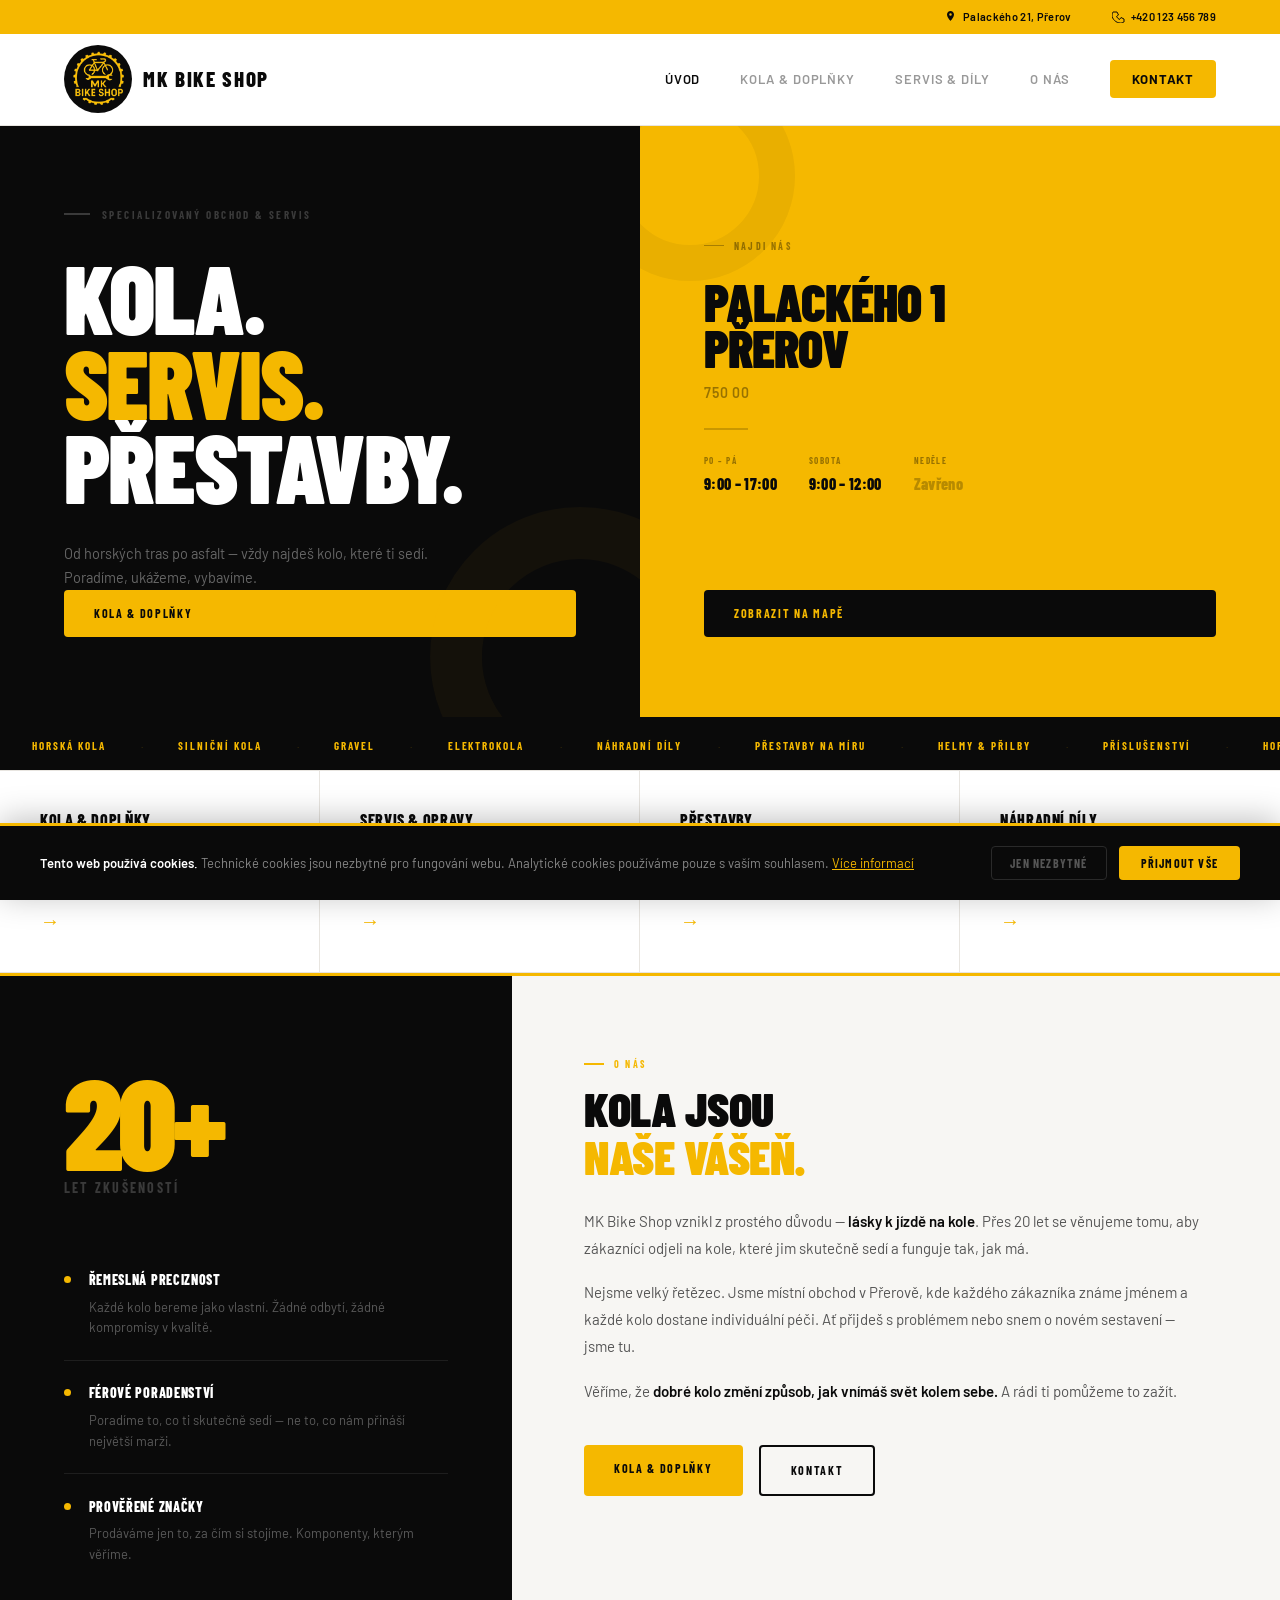
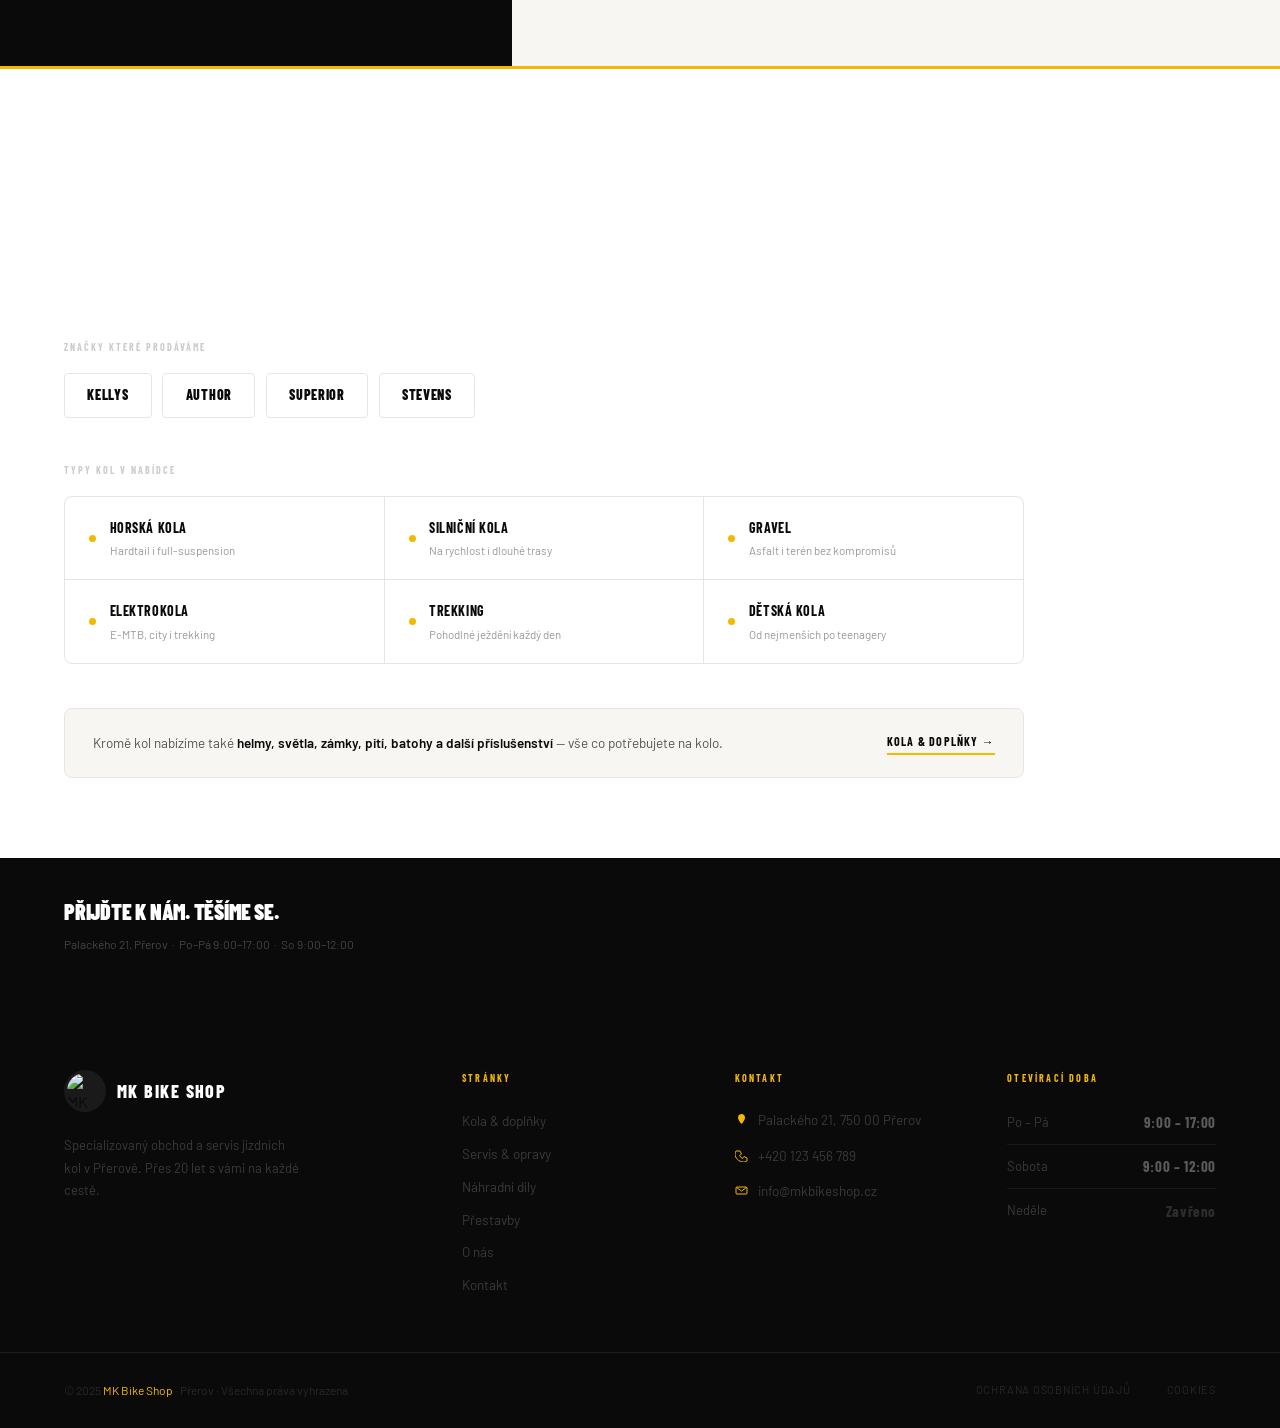
==== index.html @ 4f22d25b "logo" ====
<!doctype html>
<html lang="cs">
  <head>
    <meta charset="UTF-8" />
    <meta name="viewport" content="width=device-width, initial-scale=1.0" />
    <meta
      name="description"
      content="MK Bike Shop Přerov – specializovaný obchod a servis jízdních kol. Horská, silniční, gravel, elektrokola. Přestavby na míru."
    />
    <title>MK Bike Shop – Přerov</title>
    <link rel="preconnect" href="https://fonts.googleapis.com" />
    <link
      href="https://fonts.googleapis.com/css2?family=Barlow+Condensed:wght@400;600;700;800;900&family=Barlow:wght@400;500;600&display=swap"
      rel="stylesheet"
    />
    <link rel="icon" type="image/png" href="img/favicon_mk.png" />
    <link rel="stylesheet" href="style.css" />
  </head>
  <body>
    <!-- TOPBAR -->
    <div class="topbar">
      <div class="topbar__item">
        <svg viewBox="0 0 13 13" fill="none">
          <path
            d="M6.5 1C4.57 1 3 2.57 3 4.5c0 2.72 3.5 6.5 3.5 6.5S10 7.22 10 4.5C10 2.57 8.43 1 6.5 1zm0 4.75a1.25 1.25 0 110-2.5 1.25 1.25 0 010 2.5z"
            fill="#0a0a0a"
          />
        </svg>
        Palackého 21, Přerov
      </div>
      <div class="topbar__item">
        <svg viewBox="0 0 13 13" fill="none">
          <path
            d="M2 2h3l1.5 3-2 1.5a7.5 7.5 0 003 3L9 7.5l3 1.5v3s-2 1-3.5 1C4 13 0 9 0 5c0-1.5 1-3 1-3H2z"
            stroke="#0a0a0a"
            stroke-width="1"
            stroke-linejoin="round"
          />
        </svg>
        +420 123 456 789
      </div>
    </div>

    <!-- NAV -->
    <nav class="nav" id="mainNav">
      <a href="index.html" class="nav__logo">
        <img src="img/MK bike shop bez pozadi.png" alt="MK Bike Shop logo" />
        <span class="nav__logo-name">MK Bike Shop</span>
      </a>
      <div class="nav__links">
        <a href="index.html" class="nav__link active">Úvod</a>
        <a href="kola.html" class="nav__link">Kola & doplňky</a>
        <a href="servis.html" class="nav__link">Servis & díly</a>
        <a href="#onas" class="nav__link">O nás</a>
        <a href="kontakt.html" class="nav__cta">Kontakt</a>
      </div>
      <div class="nav__toggle" onclick="toggleNav()" id="navToggle">
        <span></span><span></span><span></span>
      </div>
    </nav>
    <div class="nav-mobile" id="navMobile">
      <a href="index.html" class="nav__link active" onclick="toggleNav()"
        >Úvod</a
      >
      <a href="kola.html" class="nav__link" onclick="toggleNav()"
        >Kola & doplňky</a
      >
      <a href="servis.html" class="nav__link" onclick="toggleNav()"
        >Servis & díly</a
      >
      <a href="#onas" class="nav__link" onclick="toggleNav()">O nás</a>
      <a href="kontakt.html" class="nav__cta" onclick="toggleNav()">Kontakt</a>
    </div>

    <!-- HERO -->
    <section class="hero">
      <div class="hero__left">
        <div>
          <div class="hero__eyebrow hero__eyebrow--light">
            Specializovaný obchod & servis
          </div>
          <h1 class="hero__headline">
            <span class="wh">Kola.</span><br />
            <span class="wg">Servis.</span><br />
            <span class="wh">Přestavby.</span>
          </h1>
          <p class="hero__sub hero__sub--light">
            Od horských tras po asfalt — vždy najdeš kolo, které ti sedí.
            Poradíme, ukážeme, vybavíme.
          </p>
        </div>
        <a href="kola.html" class="btn btn--gold">Kola & doplňky</a>
      </div>
      <div class="hero__right">
        <div class="hero__addr">
          <div class="hero__addr-eyebrow">Najdi nás</div>
          <span class="hero__addr-street">Palackého 1</span>
          <span class="hero__addr-city">Přerov</span>
          <span class="hero__addr-psc">750 00</span>
          <div class="hero__addr-divider"></div>
          <div class="hero__hours">
            <div class="hero__hour-item">
              <span class="hero__hour-label">Po – Pá</span>
              <span class="hero__hour-val">9:00 – 17:00</span>
            </div>
            <div class="hero__hour-item">
              <span class="hero__hour-label">Sobota</span>
              <span class="hero__hour-val">9:00 – 12:00</span>
            </div>
            <div class="hero__hour-item">
              <span class="hero__hour-label">Neděle</span>
              <span class="hero__hour-val hero__hour-val--closed">Zavřeno</span>
            </div>
          </div>
        </div>
        <a href="#kontakt" class="btn btn--dark">Zobrazit na mapě</a>
      </div>
    </section>

    <!-- TICKER -->
    <div class="ticker">
      <div class="ticker__track">
        <span class="ticker__item">Horská kola</span
        ><span class="ticker__sep">·</span>
        <span class="ticker__item">Silniční kola</span
        ><span class="ticker__sep">·</span>
        <span class="ticker__item">Gravel</span
        ><span class="ticker__sep">·</span>
        <span class="ticker__item">Elektrokola</span
        ><span class="ticker__sep">·</span>
        <span class="ticker__item">Náhradní díly</span
        ><span class="ticker__sep">·</span>
        <span class="ticker__item">Přestavby na míru</span
        ><span class="ticker__sep">·</span>
        <span class="ticker__item">Helmy & přilby</span
        ><span class="ticker__sep">·</span>
        <span class="ticker__item">Příslušenství</span
        ><span class="ticker__sep">·</span>
        <span class="ticker__item">Horská kola</span
        ><span class="ticker__sep">·</span>
        <span class="ticker__item">Silniční kola</span
        ><span class="ticker__sep">·</span>
        <span class="ticker__item">Gravel</span
        ><span class="ticker__sep">·</span>
        <span class="ticker__item">Elektrokola</span
        ><span class="ticker__sep">·</span>
        <span class="ticker__item">Náhradní díly</span
        ><span class="ticker__sep">·</span>
        <span class="ticker__item">Přestavby na míru</span
        ><span class="ticker__sep">·</span>
        <span class="ticker__item">Helmy & přilby</span
        ><span class="ticker__sep">·</span>
        <span class="ticker__item">Příslušenství</span
        ><span class="ticker__sep">·</span>
      </div>
    </div>

    <!-- SERVICES -->
    <div class="services">
      <a href="kola.html" class="services__item">
        <div class="services__title">Kola & doplňky</div>
        <div class="services__desc">
          Aktuální výběr, akce a naše tipy — přijďte se podívat.
        </div>
        <span class="services__arrow">→</span>
      </a>
      <a href="servis.html" class="services__item">
        <div class="services__title">Servis & opravy</div>
        <div class="services__desc">
          Přijďte s čímkoliv — opravíme, seřídíme, prohlédneme.
        </div>
        <span class="services__arrow">→</span>
      </a>
      <a href="servis.html#prestavby" class="services__item">
        <div class="services__title">Přestavby</div>
        <div class="services__desc">
          Vlastní projekty na míru od A do Z. Tvé kolo, tvoje pravidla.
        </div>
        <span class="services__arrow">→</span>
      </a>
      <a href="servis.html#dily" class="services__item">
        <div class="services__title">Náhradní díly</div>
        <div class="services__desc">
          Máme co potřebuješ — nebo seženeme. Široký sortiment.
        </div>
        <span class="services__arrow">→</span>
      </a>
    </div>

    <div class="gold-bar"></div>

    <!-- O NÁS -->
    <section class="onas" id="onas">
      <div class="onas__left">
        <div>
          <div class="onas__num reveal">20+</div>
          <div class="onas__num-label reveal">Let zkušeností</div>
        </div>
        <div class="onas__values">
          <div class="onas__value reveal">
            <div class="onas__value-dot"></div>
            <div>
              <div class="onas__value-title">Řemeslná preciznost</div>
              <div class="onas__value-text">
                Každé kolo bereme jako vlastní. Žádné odbytí, žádné kompromisy v
                kvalitě.
              </div>
            </div>
          </div>
          <div class="onas__value reveal">
            <div class="onas__value-dot"></div>
            <div>
              <div class="onas__value-title">Férové poradenství</div>
              <div class="onas__value-text">
                Poradíme to, co ti skutečně sedí — ne to, co nám přináší
                největší marži.
              </div>
            </div>
          </div>
          <div class="onas__value reveal">
            <div class="onas__value-dot"></div>
            <div>
              <div class="onas__value-title">Prověřené značky</div>
              <div class="onas__value-text">
                Prodáváme jen to, za čím si stojíme. Komponenty, kterým věříme.
              </div>
            </div>
          </div>
        </div>
      </div>
      <div class="onas__right">
        <div class="t-eyebrow reveal">O nás</div>
        <h2 class="t-title reveal">
          Kola jsou<br /><span class="accent">naše vášeň.</span>
        </h2>
        <div class="reveal">
          <p class="t-body">
            MK Bike Shop vznikl z prostého důvodu —
            <strong>lásky k jízdě na kole</strong>. Přes 20 let se věnujeme
            tomu, aby zákazníci odjeli na kole, které jim skutečně sedí a
            funguje tak, jak má.
          </p>
          <p class="t-body">
            Nejsme velký řetězec. Jsme místní obchod v Přerově, kde každého
            zákazníka známe jménem a každé kolo dostane individuální péči. Ať
            přijdeš s problémem nebo snem o novém sestavení — jsme tu.
          </p>
          <p class="t-body">
            Věříme, že
            <strong
              >dobré kolo změní způsob, jak vnímáš svět kolem sebe.</strong
            >
            A rádi ti pomůžeme to zažít.
          </p>
        </div>
        <div class="onas__cta reveal">
          <a href="kola.html" class="btn btn--gold">Kola & doplňky</a>
          <a href="kontakt.html" class="btn btn--outline">Kontakt</a>
        </div>
      </div>
    </section>

    <div class="gold-bar"></div>

    <!-- NABÍDKA -->
    <section class="nabidka" id="nabidka">
      <div class="nabidka__inner">
        <div class="nabidka__header reveal">
          <div class="t-eyebrow">Nabídka</div>
          <h2 class="t-title">Co u vás <span class="accent">najdete</span></h2>
          <p class="nabidka__sub">
            Prodáváme kola, doplňky a příslušenství od prověřených značek.
            Přijďte se podívat — rádi poradíme.
          </p>
        </div>

        <div class="nabidka__block reveal">
          <div class="nabidka__block-label">Značky které prodáváme</div>
          <div class="nabidka__znacky">
            <span class="nabidka__znacka">Kellys</span>
            <span class="nabidka__znacka">Author</span>
            <span class="nabidka__znacka">Superior</span>
            <span class="nabidka__znacka">Stevens</span>
          </div>
        </div>

        <div class="nabidka__block reveal">
          <div class="nabidka__block-label">Typy kol v nabídce</div>
          <div class="nabidka__kats">
            <div class="nabidka__kat">
              <div class="nabidka__kat-dot"></div>
              <div>
                <div class="nabidka__kat-name">Horská kola</div>
                <div class="nabidka__kat-sub">Hardtail i full-suspension</div>
              </div>
            </div>
            <div class="nabidka__kat">
              <div class="nabidka__kat-dot"></div>
              <div>
                <div class="nabidka__kat-name">Silniční kola</div>
                <div class="nabidka__kat-sub">Na rychlost i dlouhé trasy</div>
              </div>
            </div>
            <div class="nabidka__kat">
              <div class="nabidka__kat-dot"></div>
              <div>
                <div class="nabidka__kat-name">Gravel</div>
                <div class="nabidka__kat-sub">
                  Asfalt i terén bez kompromisů
                </div>
              </div>
            </div>
            <div class="nabidka__kat">
              <div class="nabidka__kat-dot"></div>
              <div>
                <div class="nabidka__kat-name">Elektrokola</div>
                <div class="nabidka__kat-sub">E-MTB, city i trekking</div>
              </div>
            </div>
            <div class="nabidka__kat">
              <div class="nabidka__kat-dot"></div>
              <div>
                <div class="nabidka__kat-name">Trekking</div>
                <div class="nabidka__kat-sub">Pohodlné ježdění každý den</div>
              </div>
            </div>
            <div class="nabidka__kat">
              <div class="nabidka__kat-dot"></div>
              <div>
                <div class="nabidka__kat-name">Dětská kola</div>
                <div class="nabidka__kat-sub">Od nejmenších po teenagery</div>
              </div>
            </div>
          </div>
        </div>

        <div class="nabidka__teaser reveal">
          <div class="nabidka__teaser-text">
            Kromě kol nabízíme také
            <strong
              >helmy, světla, zámky, pití, batohy a další příslušenství</strong
            >
            — vše co potřebujete na kolo.
          </div>
          <a href="kola.html" class="nabidka__teaser-link">Kola & doplňky →</a>
        </div>
      </div>
    </section>

    <!-- CTA pásek pod kontaktem -->
    <div class="kontakt-cta-bar">
      <div>
        <div class="kontakt-cta-bar__title">Přijďte k nám. Těšíme se.</div>
        <div class="kontakt-cta-bar__sub">
          Palackého 21, Přerov &nbsp;·&nbsp; Po–Pá 9:00–17:00 &nbsp;·&nbsp; So
          9:00–12:00
        </div>
      </div>
    </div>

    <!--
==========================================================================
  BANNER — propagační překryv (akce, Vánoce, slevy apod.)
  Zobrazuje se po načtení stránky, zavře se křížkem.
  Po zavření se znovu ukáže až za 24 hodin (uloženo v localStorage).

  JAK POUŽÍT:
  1. Odkomentuj celý blok níže (smaž řádky s "" a "" kolem) 2. Vlož svůj
    obrázek: src="banner.jpg" 3. Hotovo — banner se zobrazí automaticky

    <!--   <div class="banner-overlay" id="bannerOverlay">
      <div class="banner-box">
        <button
          class="banner-box__close"
          onclick="closeBanner()"
          aria-label="Zavřít"
        >
          ×
        </button>
        <img src="banner.jpg" alt="Aktuální akce MK Bike Shop" />
      </div>
    </div>
    ========================================================================== -->

    <!-- FOOTER -->
    <footer class="footer">
      <div class="footer__inner">
        <div>
          <div class="footer__logo">
            <img src="MK_bike_shop_bez_pozadi.png" alt="MK Bike Shop" />
            <span class="footer__logo-name">MK Bike Shop</span>
          </div>
          <p class="footer__tagline">
            Specializovaný obchod a servis jízdních kol v Přerově. Přes 20 let s
            vámi na každé cestě.
          </p>
        </div>
        <div>
          <div class="footer__col-title">Stránky</div>
          <div class="footer__links">
            <a href="kola.html" class="footer__link">Kola & doplňky</a>
            <a href="servis.html" class="footer__link">Servis & opravy</a>
            <a href="servis.html#dily" class="footer__link">Náhradní díly</a>
            <a href="servis.html#prestavby" class="footer__link">Přestavby</a>
            <a href="#onas" class="footer__link">O nás</a>
            <a href="kontakt.html" class="footer__link">Kontakt</a>
          </div>
        </div>
        <div>
          <div class="footer__col-title">Kontakt</div>
          <div class="footer__contact-item">
            <svg viewBox="0 0 13 13" fill="none">
              <path
                d="M6.5 1C4.57 1 3 2.57 3 4.5c0 2.72 3.5 6.5 3.5 6.5S10 7.22 10 4.5C10 2.57 8.43 1 6.5 1z"
                fill="#F5B800"
              />
            </svg>
            <span>Palackého 21, 750 00 Přerov</span>
          </div>
          <div class="footer__contact-item">
            <svg viewBox="0 0 13 13" fill="none">
              <path
                d="M2 2h3l1.5 3-2 1.5a7.5 7.5 0 003 3L9 7.5l3 1.5v3s-2 1-3.5 1C4 13 0 9 0 5c0-1.5 1-3 1-3H2z"
                stroke="#F5B800"
                stroke-width="1"
                stroke-linejoin="round"
              />
            </svg>
            <a href="tel:+420123456789">+420 123 456 789</a>
          </div>
          <div class="footer__contact-item">
            <svg viewBox="0 0 13 13" fill="none">
              <path
                d="M2 3h9a1 1 0 011 1v5a1 1 0 01-1 1H2a1 1 0 01-1-1V4a1 1 0 011-1z"
                stroke="#F5B800"
                stroke-width="1"
              />
              <path
                d="M1.5 3.5l5 3.5 5-3.5"
                stroke="#F5B800"
                stroke-width="1"
              />
            </svg>
            <a href="mailto:info@mkbikeshop.cz">info@mkbikeshop.cz</a>
          </div>
        </div>
        <div>
          <div class="footer__col-title">Otevírací doba</div>
          <div class="footer__hour-row">
            <span class="footer__hour-day">Po – Pá</span>
            <span class="footer__hour-time">9:00 – 17:00</span>
          </div>
          <div class="footer__hour-row">
            <span class="footer__hour-day">Sobota</span>
            <span class="footer__hour-time">9:00 – 12:00</span>
          </div>
          <div class="footer__hour-row">
            <span class="footer__hour-day">Neděle</span>
            <span class="footer__hour-time" style="color: #2e2e2e"
              >Zavřeno</span
            >
          </div>
        </div>
      </div>
      <div class="footer__bottom">
        <span class="footer__copy"
          >© 2025 <span>MK Bike Shop</span> · Přerov · Všechna práva
          vyhrazena</span
        >
        <div class="footer__bottom-links">
          <a href="ochrana-udaju.html" class="footer__bottom-link"
            >Ochrana osobních údajů</a
          >
          <a href="cookies.html" class="footer__bottom-link">Cookies</a>
        </div>
      </div>
    </footer>

    <script>
      function toggleNav() {
        document.getElementById("navMobile").classList.toggle("open");
      }
      window.addEventListener("scroll", () => {
        document
          .getElementById("mainNav")
          .classList.toggle("scrolled", window.scrollY > 10);
      });
      const observer = new IntersectionObserver(
        (entries) => {
          entries.forEach((e, i) => {
            if (e.isIntersecting) {
              setTimeout(() => e.target.classList.add("visible"), i * 100);
              observer.unobserve(e.target);
            }
          });
        },
        { threshold: 0.1 },
      );
      document
        .querySelectorAll(".reveal")
        .forEach((el) => observer.observe(el));

      // Banner — zavření a 24h cookie
      function closeBanner() {
        const overlay = document.getElementById("bannerOverlay");
        if (!overlay) return;
        overlay.style.transition = "opacity .3s ease";
        overlay.style.opacity = "0";
        setTimeout(() => overlay.remove(), 320);
        const expires = new Date();
        expires.setHours(expires.getHours() + 24);
        localStorage.setItem("mkbs_banner_closed", expires.toISOString());
      }
      // Zkontroluj zda banner ještě platí
      (function () {
        const closed = localStorage.getItem("mkbs_banner_closed");
        if (closed && new Date() < new Date(closed)) {
          const overlay = document.getElementById("bannerOverlay");
          if (overlay) overlay.remove();
        }
      })();
    </script>
    <script src="cookies-bar.js"></script>
  </body>
</html>
---- style.css ----
/* ============================================================
   MK BIKE SHOP — Global Stylesheet
   ============================================================ */

/* ── Variables ── */
:root {
  --gold:       #F5B800;
  --gold-dark:  #C99600;
  --black:      #0a0a0a;
  --dark:       #141414;
  --white:      #ffffff;
  --gray-bg:    #F7F6F3;
  --gray-light: #EFEDE9;
  --border:     #E8E5E0;
  --border-dark:#1E1E1E;
  --muted:      #999;
  --body:       #555;

  --fd: 'Barlow Condensed', sans-serif;
  --fb: 'Barlow', sans-serif;

  /* Spacing scale */
  --space-xs:   0.5rem;
  --space-sm:   1rem;
  --space-md:   1.75rem;
  --space-lg:   3rem;
  --space-xl:   5rem;

  /* Page padding */
  --px: 4rem;
}

/* ── Reset ── */
*, *::before, *::after { box-sizing: border-box; margin: 0; padding: 0; }
html { scroll-behavior: smooth; font-size: 16px; }
body { font-family: var(--fb); background: var(--white); color: var(--black); overflow-x: hidden; line-height: 1.6; }
a { text-decoration: none; color: inherit; }
img { display: block; max-width: 100%; }
ul { list-style: none; }

/* ── Typography ── */
.t-eyebrow {
  font-family: var(--fd);
  font-size: 10px;
  font-weight: 700;
  letter-spacing: .22em;
  text-transform: uppercase;
  color: var(--gold);
  display: flex;
  align-items: center;
  gap: 10px;
  margin-bottom: .75rem;
}
.t-eyebrow::before {
  content: '';
  display: block;
  width: 20px;
  height: 2px;
  background: var(--gold);
  flex-shrink: 0;
}
.t-title {
  font-family: var(--fd);
  font-size: clamp(32px, 4vw, 48px);
  font-weight: 900;
  text-transform: uppercase;
  letter-spacing: -.01em;
  line-height: 1;
  margin-bottom: var(--space-md);
}
.t-title .accent { color: var(--gold); }
.t-title--light { color: var(--white); }
.t-body {
  font-family: var(--fb);
  font-size: 15px;
  color: var(--body);
  line-height: 1.8;
  margin-bottom: 1.1rem;
}
.t-body:last-child { margin-bottom: 0; }
.t-body strong { color: var(--black); font-weight: 600; }
.t-body--light { color: #888; }

/* ── Buttons ── */
.btn {
  display: inline-block;
  font-family: var(--fd);
  font-size: 12px;
  font-weight: 700;
  letter-spacing: .14em;
  text-transform: uppercase;
  padding: 14px 30px;
  border-radius: 4px;
  border: none;
  cursor: pointer;
  transition: opacity .2s, transform .15s;
}
.btn:hover { opacity: .88; transform: translateY(-2px); }
.btn--gold  { background: var(--gold); color: var(--black); }
.btn--dark  { background: var(--black); color: var(--gold); }
.btn--outline { background: transparent; color: var(--black); border: 2px solid var(--black); }
.btn--outline-gold { background: transparent; color: var(--gold); border: 2px solid var(--gold); }

/* ── Gold bar ── */
.gold-bar { height: 3px; background: var(--gold); }

/* ── TOPBAR ── */
.topbar {
  background: var(--gold);
  padding: .5rem var(--px);
  display: flex;
  align-items: center;
  justify-content: flex-end;
  gap: 2.5rem;
}
.topbar__item {
  display: flex;
  align-items: center;
  gap: 6px;
  font-family: var(--fb);
  font-size: 11px;
  font-weight: 600;
  color: var(--black);
  letter-spacing: .03em;
}
.topbar__item svg { width: 13px; height: 13px; flex-shrink: 0; }

/* ── NAV ── */
.nav {
  background: var(--white);
  border-bottom: 1px solid var(--border);
  padding: 0 var(--px);
  height: 92px;
  display: flex;
  align-items: center;
  justify-content: space-between;
  position: sticky;
  top: 0;
  z-index: 100;
  transition: box-shadow .3s;
}
.nav.scrolled { box-shadow: 0 2px 24px rgba(0,0,0,.07); }

.nav__logo {
  display: flex;
  align-items: center;
  gap: 11px;
}
.nav__logo img {
  width: 68px;
  height: 68px;
  border-radius: 50%;
  background: var(--black);
  padding: 3px;
  object-fit: contain;
}
.nav__logo-name {
  font-family: var(--fd);
  font-size: 21px;
  font-weight: 800;
  color: var(--black);
  letter-spacing: .08em;
  text-transform: uppercase;
}
.nav__links {
  display: flex;
  align-items: center;
  gap: 2.5rem;
}
.nav__link {
  font-family: var(--fb);
  font-size: 13px;
  font-weight: 600;
  color: var(--muted);
  letter-spacing: .07em;
  text-transform: uppercase;
  transition: color .2s;
}
.nav__link:hover,
.nav__link.active { color: var(--black); }
.nav__cta {
  font-family: var(--fb);
  font-size: 13px;
  font-weight: 700;
  color: var(--black);
  background: var(--gold);
  padding: 9px 22px;
  border-radius: 4px;
  letter-spacing: .06em;
  text-transform: uppercase;
  transition: background .2s, transform .15s;
}
.nav__cta:hover { background: var(--gold-dark); transform: translateY(-1px); }

/* Mobile nav */
.nav__toggle {
  display: none;
  flex-direction: column;
  gap: 5px;
  cursor: pointer;
  padding: 4px;
}
.nav__toggle span {
  display: block;
  width: 22px;
  height: 2px;
  background: var(--black);
  border-radius: 2px;
  transition: all .3s;
}
.nav-mobile {
  display: none;
  background: var(--white);
  border-bottom: 1px solid var(--border);
  padding: 1.5rem var(--px);
  flex-direction: column;
  gap: .75rem;
}
.nav-mobile.open { display: flex; position: sticky; top: 92px; z-index: 99; }
.nav-mobile .nav__link {
  font-size: 14px;
  padding: .65rem 0;
  border-bottom: 1px solid var(--border);
  color: var(--black);
}
.nav-mobile .nav__cta {
  display: inline-block;
  margin-top: .75rem;
  text-align: center;
}

/* ── HERO ── */
.hero {
  display: grid;
  grid-template-columns: 1fr 1fr;
  min-height: 560px;
}
.hero__left {
  background: var(--black);
  padding: var(--space-xl) var(--px);
  display: flex;
  flex-direction: column;
  justify-content: space-between;
  position: relative;
  overflow: hidden;
}
.hero__left::after {
  content: '';
  position: absolute;
  bottom: -90px;
  right: -90px;
  width: 300px;
  height: 300px;
  border: 52px solid rgba(245,184,0,.04);
  border-radius: 50%;
  pointer-events: none;
}
.hero__right {
  background: var(--gold);
  padding: var(--space-xl) var(--px);
  display: flex;
  flex-direction: column;
  justify-content: space-between;
  position: relative;
  overflow: hidden;
}
.hero__right::before {
  content: '';
  position: absolute;
  top: -55px;
  left: -55px;
  width: 210px;
  height: 210px;
  border: 36px solid rgba(0,0,0,.05);
  border-radius: 50%;
  pointer-events: none;
}

.hero__eyebrow {
  font-family: var(--fd);
  font-size: 11px;
  font-weight: 700;
  letter-spacing: .22em;
  text-transform: uppercase;
  display: flex;
  align-items: center;
  gap: 12px;
  margin-bottom: 2rem;
}
.hero__eyebrow::before {
  content: '';
  display: block;
  width: 26px;
  height: 2px;
  background: currentColor;
  flex-shrink: 0;
}
.hero__eyebrow--light { color: #3a3a3a; }
.hero__eyebrow--dark  { color: rgba(0,0,0,.38); }

.hero__headline {
  font-family: var(--fd);
  font-size: clamp(60px, 8vw, 96px);
  font-weight: 900;
  line-height: .88;
  letter-spacing: -.02em;
  text-transform: uppercase;
}
.hero__headline .wh { color: var(--white); }
.hero__headline .wg { color: var(--gold); }
.hero__headline .wb { color: var(--black); }

.hero__sub {
  font-family: var(--fb);
  font-size: 14.5px;
  line-height: 1.7;
  margin-top: 2rem;
  max-width: 380px;
}
.hero__sub--light { color: #666; }
.hero__sub--dark  { color: rgba(0,0,0,.52); }

/* Address block in hero */
.hero__addr {
  margin-top: 2rem;
}
.hero__addr-eyebrow {
  font-family: var(--fd);
  font-size: 10px;
  font-weight: 700;
  letter-spacing: .22em;
  text-transform: uppercase;
  color: rgba(0,0,0,.38);
  display: flex;
  align-items: center;
  gap: 10px;
  margin-bottom: 1.5rem;
}
.hero__addr-eyebrow::before {
  content: '';
  display: block;
  width: 20px;
  height: 1.5px;
  background: rgba(0,0,0,.28);
  flex-shrink: 0;
}
.hero__addr-street,
.hero__addr-city {
  font-family: var(--fd);
  font-size: clamp(36px, 5vw, 52px);
  font-weight: 900;
  line-height: .9;
  letter-spacing: -.02em;
  text-transform: uppercase;
  color: var(--black);
  display: block;
}
.hero__addr-psc {
  font-family: var(--fb);
  font-size: 14px;
  font-weight: 600;
  color: rgba(0,0,0,.38);
  letter-spacing: .06em;
  margin-top: .65rem;
  display: block;
}
.hero__addr-divider {
  width: 44px;
  height: 2px;
  background: rgba(0,0,0,.18);
  margin: 1.5rem 0;
}
.hero__hours {
  display: flex;
  gap: 2rem;
  flex-wrap: wrap;
}
.hero__hour-item { display: flex; flex-direction: column; gap: 3px; }
.hero__hour-label {
  font-family: var(--fd);
  font-size: 9px;
  font-weight: 700;
  letter-spacing: .16em;
  text-transform: uppercase;
  color: rgba(0,0,0,.38);
}
.hero__hour-val {
  font-family: var(--fd);
  font-size: 16px;
  font-weight: 800;
  color: var(--black);
  letter-spacing: .02em;
}
.hero__hour-val--closed { color: rgba(0,0,0,.25); }

/* ── TICKER ── */
.ticker {
  background: var(--black);
  padding: .85rem 0;
  overflow: hidden;
  white-space: nowrap;
}
.ticker__track {
  display: inline-flex;
  animation: ticker 28s linear infinite;
}
.ticker__item {
  font-family: var(--fd);
  font-size: 11px;
  font-weight: 700;
  color: var(--gold);
  letter-spacing: .18em;
  text-transform: uppercase;
  padding: 0 2rem;
}
.ticker__sep {
  color: rgba(245,184,0,.28);
  font-size: 11px;
  padding: 0 .2rem;
}
@keyframes ticker {
  0%   { transform: translateX(0); }
  100% { transform: translateX(-50%); }
}

/* ── SERVICES STRIP ── */
.services {
  display: grid;
  grid-template-columns: repeat(4, 1fr);
  border-bottom: 1px solid var(--border);
}
.services__item {
  padding: 2.25rem 2.5rem;
  border-right: 1px solid var(--border);
  border-top: 1px solid var(--border);
  transition: background .2s;
  cursor: pointer;
}
.services__item:last-child { border-right: none; }
.services__item:hover { background: var(--gray-bg); }
.services__item:hover .services__arrow { color: var(--black); transform: translateX(5px); }

.services__title {
  font-family: var(--fd);
  font-size: 16px;
  font-weight: 800;
  text-transform: uppercase;
  letter-spacing: .04em;
  color: var(--black);
  margin-bottom: .6rem;
}
.services__desc {
  font-family: var(--fb);
  font-size: 13px;
  color: var(--muted);
  line-height: 1.6;
}
.services__arrow {
  font-size: 20px;
  color: var(--gold);
  margin-top: 1.25rem;
  display: block;
  transition: color .2s, transform .25s;
}

/* ── O NÁS ── */
.onas {
  display: grid;
  grid-template-columns: 1fr 1.5fr;
}
.onas__left {
  background: var(--black);
  padding: var(--space-xl) var(--px);
  display: flex;
  flex-direction: column;
  justify-content: space-between;
  gap: var(--space-lg);
}
.onas__right {
  background: var(--gray-bg);
  padding: var(--space-xl) calc(var(--px) + .5rem);
}

.onas__num {
  font-family: var(--fd);
  font-size: clamp(80px, 10vw, 130px);
  font-weight: 900;
  color: var(--gold);
  line-height: 1;
  letter-spacing: -.04em;
}
.onas__num-label {
  font-family: var(--fd);
  font-size: 14px;
  font-weight: 700;
  text-transform: uppercase;
  letter-spacing: .16em;
  color: #3a3a3a;
  margin-top: -.4rem;
}

.onas__values { display: flex; flex-direction: column; }
.onas__value {
  display: flex;
  align-items: flex-start;
  gap: 1.1rem;
  padding: 1.35rem 0;
  border-bottom: 1px solid var(--border-dark);
}
.onas__value:last-child { border-bottom: none; }
.onas__value-dot {
  width: 7px;
  height: 7px;
  border-radius: 50%;
  background: var(--gold);
  flex-shrink: 0;
  margin-top: 7px;
}
.onas__value-title {
  font-family: var(--fd);
  font-size: 14px;
  font-weight: 800;
  text-transform: uppercase;
  letter-spacing: .05em;
  color: var(--white);
  margin-bottom: 5px;
}
.onas__value-text {
  font-family: var(--fb);
  font-size: 13px;
  color: #5a5a5a;
  line-height: 1.6;
}

.onas__cta {
  display: flex;
  gap: 1rem;
  flex-wrap: wrap;
  margin-top: 2.5rem;
}

/* ── KONTAKT ── */
.kontakt {
  background: var(--black);
  display: grid;
  grid-template-columns: 1fr 1.4fr;
}
.kontakt__info {
  padding: var(--space-xl) var(--px);
  display: flex;
  flex-direction: column;
  gap: 2.75rem;
  border-right: 1px solid var(--border-dark);
}
.kontakt__map {
  position: relative;
  min-height: 480px;
  overflow: hidden;
}
.kontakt__map iframe {
  position: absolute;
  inset: 0;
  width: 100%;
  height: 100%;
  border: none;
  filter: grayscale(15%) contrast(1.05);
}

.k-block {}
.k-label {
  font-family: var(--fd);
  font-size: 10px;
  font-weight: 700;
  letter-spacing: .22em;
  text-transform: uppercase;
  color: var(--gold);
  margin-bottom: .75rem;
}
.k-value {
  font-family: var(--fd);
  font-size: 22px;
  font-weight: 800;
  color: var(--white);
  text-transform: uppercase;
  letter-spacing: .02em;
  line-height: 1.25;
}
.k-value a { color: var(--white); transition: color .2s; }
.k-value a:hover { color: var(--gold); }
.k-sub {
  font-family: var(--fb);
  font-size: 13px;
  color: #4a4a4a;
  margin-top: 6px;
  line-height: 1.55;
}

.k-hours { display: flex; flex-direction: column; gap: .7rem; margin-top: .25rem; }
.k-hour-row {
  display: flex;
  justify-content: space-between;
  align-items: center;
  padding-bottom: .7rem;
  border-bottom: 1px solid var(--border-dark);
  font-size: 14px;
}
.k-hour-row:last-child { border-bottom: none; padding-bottom: 0; }
.k-hour-day { font-family: var(--fb); color: #4a4a4a; }
.k-hour-time {
  font-family: var(--fd);
  font-size: 17px;
  font-weight: 700;
  color: var(--white);
  letter-spacing: .04em;
}
.k-hour-time--closed { color: #2e2e2e; }

/* ── FOOTER ── */
.footer { background: var(--black); }
.footer__inner {
  padding: 5rem var(--px) 3.5rem;
  display: grid;
  grid-template-columns: 1.6fr 1fr 1fr 1fr;
  gap: 4rem;
  border-bottom: 1px solid var(--border-dark);
}
.footer__logo {
  display: flex;
  align-items: center;
  gap: 11px;
  margin-bottom: 1.35rem;
}
.footer__logo img {
  width: 42px;
  height: 42px;
  border-radius: 50%;
  background: #1a1a1a;
  padding: 3px;
  object-fit: contain;
}
.footer__logo-name {
  font-family: var(--fd);
  font-size: 18px;
  font-weight: 800;
  color: var(--white);
  letter-spacing: .08em;
  text-transform: uppercase;
}
.footer__tagline {
  font-family: var(--fb);
  font-size: 13px;
  color: #3a3a3a;
  line-height: 1.75;
  max-width: 240px;
}

.footer__col-title {
  font-family: var(--fd);
  font-size: 10px;
  font-weight: 700;
  letter-spacing: .22em;
  text-transform: uppercase;
  color: var(--gold);
  margin-bottom: 1.5rem;
}
.footer__links { display: flex; flex-direction: column; gap: .7rem; }
.footer__link {
  font-family: var(--fb);
  font-size: 13.5px;
  color: #3a3a3a;
  transition: color .2s;
}
.footer__link:hover { color: var(--white); }

.footer__contact-item {
  display: flex;
  align-items: flex-start;
  gap: 10px;
  margin-bottom: .9rem;
}
.footer__contact-item:last-child { margin-bottom: 0; }
.footer__contact-item svg { width: 13px; height: 13px; flex-shrink: 0; margin-top: 3px; }
.footer__contact-item span,
.footer__contact-item a {
  font-family: var(--fb);
  font-size: 13.5px;
  color: #3a3a3a;
  line-height: 1.55;
  transition: color .2s;
}
.footer__contact-item a:hover { color: var(--gold); }

.footer__hour-row {
  display: flex;
  justify-content: space-between;
  align-items: center;
  padding-bottom: .6rem;
  margin-bottom: .6rem;
  border-bottom: 1px solid #181818;
}
.footer__hour-row:last-child { border-bottom: none; margin-bottom: 0; padding-bottom: 0; }
.footer__hour-day { font-family: var(--fb); font-size: 13px; color: #3a3a3a; }
.footer__hour-time {
  font-family: var(--fd);
  font-size: 15px;
  font-weight: 700;
  color: #5a5a5a;
  letter-spacing: .04em;
}

.footer__bottom {
  padding: 1.75rem var(--px);
  display: flex;
  align-items: center;
  justify-content: space-between;
  gap: 1rem;
}
.footer__copy { font-family: var(--fb); font-size: 12px; color: #282828; }
.footer__copy span { color: var(--gold); }
.footer__bottom-links { display: flex; gap: 2.25rem; }
.footer__bottom-link {
  font-family: var(--fb);
  font-size: 11px;
  color: #282828;
  letter-spacing: .07em;
  text-transform: uppercase;
  transition: color .2s;
}
.footer__bottom-link:hover { color: var(--gold); }

/* ── PAGE HERO (subpages) ── */
.page-hero {
  background: var(--black);
  padding: 5rem var(--px) 4rem;
  position: relative;
  overflow: hidden;
}
.page-hero::after {
  content: '';
  position: absolute;
  bottom: -60px;
  right: -60px;
  width: 260px;
  height: 260px;
  border: 44px solid rgba(245,184,0,.04);
  border-radius: 50%;
  pointer-events: none;
}
.page-hero__eyebrow {
  font-family: var(--fd);
  font-size: 11px;
  font-weight: 700;
  letter-spacing: .22em;
  text-transform: uppercase;
  color: #3a3a3a;
  display: flex;
  align-items: center;
  gap: 12px;
  margin-bottom: 1.25rem;
}
.page-hero__eyebrow::before {
  content: '';
  display: block;
  width: 26px;
  height: 2px;
  background: var(--gold);
  flex-shrink: 0;
}
.page-hero__title {
  font-family: var(--fd);
  font-size: clamp(48px, 7vw, 80px);
  font-weight: 900;
  text-transform: uppercase;
  line-height: .92;
  letter-spacing: -.01em;
  color: var(--white);
  margin-bottom: 1.5rem;
}
.page-hero__title .accent { color: var(--gold); }
.page-hero__sub {
  font-family: var(--fb);
  font-size: 15px;
  color: #666;
  line-height: 1.7;
  max-width: 560px;
}

/* ── SECTION ── */
.section { padding: var(--space-xl) var(--px); }
.section--alt { background: var(--gray-bg); }
.section--dark { background: var(--black); }

/* ── KOLA GRID ── */
.kola-filter {
  display: flex;
  gap: .75rem;
  margin-bottom: 2.5rem;
}
.kola-filter__btn {
  font-family: var(--fd);
  font-size: 12px;
  font-weight: 700;
  letter-spacing: .1em;
  text-transform: uppercase;
  padding: 9px 22px;
  border-radius: 4px;
  cursor: pointer;
  border: 2px solid transparent;
  transition: all .2s;
}
.kola-filter__btn--active {
  background: var(--black);
  color: var(--gold);
  border-color: var(--black);
}
.kola-filter__btn--inactive {
  background: transparent;
  color: var(--muted);
  border-color: var(--border);
}
.kola-filter__btn--inactive:hover {
  border-color: var(--black);
  color: var(--black);
}

.kola-grid {
  display: grid;
  grid-template-columns: repeat(3, 1fr);
  gap: 1.5rem;
}
.kola-card {
  background: var(--white);
  border-radius: 8px;
  border: 1px solid var(--border);
  overflow: hidden;
  transition: transform .2s, box-shadow .2s;
}
.kola-card:hover {
  transform: translateY(-3px);
  box-shadow: 0 8px 28px rgba(0,0,0,.09);
}
.kola-card__img {
  position: relative;
  height: 200px;
  background: var(--gray-bg);
  display: flex;
  align-items: center;
  justify-content: center;
  overflow: hidden;
}
.kola-card__img img {
  width: 100%;
  height: 100%;
  object-fit: cover;
}
.kola-card__img-placeholder {
  font-size: 64px;
  opacity: .12;
}
.kola-card__badge {
  position: absolute;
  top: .85rem;
  left: .85rem;
  font-family: var(--fd);
  font-size: 10px;
  font-weight: 700;
  letter-spacing: .09em;
  text-transform: uppercase;
  padding: 4px 10px;
  border-radius: 3px;
}
.kola-card__badge--akce   { background: #C62828; color: var(--white); }
.kola-card__badge--tip    { background: var(--gold); color: var(--black); }
.kola-card__badge--nova   { background: var(--black); color: var(--gold); }

.kola-card__body { padding: 1.5rem 1.6rem 1.75rem; }
.kola-card__cat {
  font-family: var(--fd);
  font-size: 10px;
  font-weight: 700;
  color: var(--gold);
  letter-spacing: .14em;
  text-transform: uppercase;
  margin-bottom: .4rem;
}
.kola-card__name {
  font-family: var(--fd);
  font-size: 18px;
  font-weight: 800;
  color: var(--black);
  text-transform: uppercase;
  letter-spacing: .02em;
  line-height: 1.1;
  margin-bottom: .6rem;
}
.kola-card__desc {
  font-family: var(--fb);
  font-size: 13px;
  color: var(--muted);
  line-height: 1.6;
  margin-bottom: 1.25rem;
}
.kola-card__footer {
  display: flex;
  align-items: center;
  justify-content: space-between;
  padding-top: 1.1rem;
  border-top: 1px solid var(--gray-light);
}
.kola-card__price {
  font-family: var(--fd);
  font-size: 22px;
  font-weight: 900;
  color: var(--black);
  letter-spacing: -.01em;
}
.kola-card__price-old {
  font-family: var(--fb);
  font-size: 13px;
  color: #ccc;
  text-decoration: line-through;
  margin-left: .5rem;
}
.kola-card__tag {
  font-family: var(--fd);
  font-size: 10px;
  font-weight: 700;
  color: #7A5C00;
  background: rgba(245,184,0,.15);
  padding: 4px 10px;
  border-radius: 3px;
  letter-spacing: .06em;
  text-transform: uppercase;
}

.kola-note {
  margin-top: 2.5rem;
  padding: 1.5rem 2rem;
  background: var(--white);
  border-radius: 8px;
  border: 1px solid var(--border);
  text-align: center;
  font-family: var(--fb);
  font-size: 14px;
  color: var(--muted);
  line-height: 1.65;
}
.kola-note strong { color: var(--black); font-weight: 600; }

/* ── SERVIS ── */
.servis-split {
  display: grid;
  grid-template-columns: 1.1fr 1fr;
  align-items: stretch;
}
.servis-left {
  padding: var(--space-xl) var(--px);
  border-right: 1px solid var(--border);
}
.servis-right {
  background: var(--black);
  padding: var(--space-xl) calc(var(--px) - .5rem);
}

.servis-list { display: flex; flex-direction: column; margin-top: .5rem; }
.servis-item {
  display: flex;
  align-items: flex-start;
  gap: 1.25rem;
  padding: 1.5rem 0;
  border-bottom: 1px solid var(--border);
}
.servis-item:first-child { border-top: 1px solid var(--border); }
.servis-item__dash {
  width: 22px;
  height: 2px;
  background: var(--gold);
  flex-shrink: 0;
  margin-top: 10px;
}
.servis-item__name {
  font-family: var(--fd);
  font-size: 16px;
  font-weight: 800;
  text-transform: uppercase;
  letter-spacing: .04em;
  color: var(--black);
  margin-bottom: 5px;
}
.servis-item__desc {
  font-family: var(--fb);
  font-size: 13px;
  color: var(--muted);
  line-height: 1.6;
}

.info-box {
  display: flex;
  flex-direction: column;
  gap: 2.5rem;
  height: 100%;
}
.info-box__title {
  font-family: var(--fd);
  font-size: 30px;
  font-weight: 900;
  text-transform: uppercase;
  color: var(--white);
  line-height: 1.05;
  letter-spacing: -.01em;
}
.info-box__title span { color: var(--gold); }
.info-box__note {
  font-family: var(--fb);
  font-size: 13.5px;
  color: #555;
  line-height: 1.65;
  margin-top: .5rem;
}

.info-hours { display: flex; flex-direction: column; gap: .75rem; }
.info-hour-row {
  display: flex;
  justify-content: space-between;
  align-items: center;
  font-size: 14px;
  padding-bottom: .75rem;
  border-bottom: 1px solid var(--border-dark);
}
.info-hour-row:last-child { border-bottom: none; padding-bottom: 0; }
.info-hour-day { font-family: var(--fb); color: #666; }
.info-hour-time {
  font-family: var(--fd);
  font-size: 17px;
  font-weight: 700;
  color: var(--white);
  letter-spacing: .04em;
}
.info-hour-time--closed { color: #444; }

.info-addr {
  display: flex;
  align-items: flex-start;
  gap: 11px;
  padding-top: 1.75rem;
  border-top: 1px solid var(--border-dark);
}
.info-addr svg { width: 17px; height: 17px; flex-shrink: 0; margin-top: 2px; }
.info-addr-text {
  font-family: var(--fb);
  font-size: 13.5px;
  color: #777;
  line-height: 1.6;
}
.info-addr-text strong {
  display: block;
  font-family: var(--fd);
  font-size: 15px;
  font-weight: 700;
  color: var(--gold);
  text-transform: uppercase;
  letter-spacing: .04em;
  margin-bottom: 4px;
}

/* ── DILY ── */
.dily-grid {
  display: grid;
  grid-template-columns: repeat(3, 1fr);
  gap: 1.5rem;
  margin-top: .5rem;
}
.dily-card {
  background: var(--white);
  border: 1px solid var(--border);
  border-radius: 8px;
  padding: 1.75rem 1.85rem;
  transition: border-color .2s, background .2s;
}
.dily-card:hover { border-color: var(--gold); background: #FDFCF8; }
.dily-card__label {
  font-family: var(--fd);
  font-size: 10px;
  font-weight: 700;
  color: var(--gold);
  letter-spacing: .16em;
  text-transform: uppercase;
  margin-bottom: .75rem;
}
.dily-card__cat {
  font-family: var(--fd);
  font-size: 17px;
  font-weight: 800;
  text-transform: uppercase;
  letter-spacing: .04em;
  color: var(--black);
  margin-bottom: .5rem;
}
.dily-card__items {
  font-family: var(--fb);
  font-size: 13px;
  color: var(--muted);
  line-height: 1.65;
}

/* ── PRESTAVBY ── */
.prestavby-grid {
  display: grid;
  grid-template-columns: 1fr 1fr;
  gap: 5rem;
  align-items: start;
}
.prestavby-steps { display: flex; flex-direction: column; margin-top: 1.5rem; }
.prestavby-step {
  display: flex;
  gap: 1.75rem;
  padding: 1.75rem 0;
  border-bottom: 1px solid var(--border-dark);
  align-items: flex-start;
}
.prestavby-step:first-child { padding-top: 0; }
.prestavby-step:last-child { border-bottom: none; }
.prestavby-step__dash {
  font-family: var(--fd);
  font-size: 32px;
  font-weight: 900;
  color: #222;
  line-height: 1;
  flex-shrink: 0;
}
.prestavby-step__title {
  font-family: var(--fd);
  font-size: 16px;
  font-weight: 800;
  color: var(--white);
  text-transform: uppercase;
  letter-spacing: .04em;
  margin-bottom: 5px;
}
.prestavby-step__desc {
  font-family: var(--fb);
  font-size: 13px;
  color: #666;
  line-height: 1.6;
}

.showcase {
  display: flex;
  flex-direction: column;
  gap: 1px;
  background: #1e1e1e;
  border-radius: 10px;
  overflow: hidden;
  border: 1px solid #1e1e1e;
}
.showcase__item {
  background: #141414;
  padding: 1.5rem 1.75rem;
  display: flex;
  justify-content: space-between;
  align-items: center;
  gap: 1rem;
  transition: background .2s;
}
.showcase__item:hover { background: #1a1a1a; }
.showcase__label {
  font-family: var(--fd);
  font-size: 15px;
  font-weight: 700;
  color: var(--white);
  text-transform: uppercase;
  letter-spacing: .04em;
}
.showcase__sub {
  font-family: var(--fb);
  font-size: 12px;
  color: #555;
  margin-top: 3px;
}
.showcase__tag {
  font-family: var(--fd);
  font-size: 10px;
  font-weight: 700;
  color: #7A5C00;
  background: rgba(245,184,0,.15);
  padding: 5px 12px;
  border-radius: 3px;
  letter-spacing: .05em;
  text-transform: uppercase;
  white-space: nowrap;
}

/* ── CTA BANNER ── */
.cta-banner {
  padding: 3.5rem var(--px);
  display: flex;
  align-items: center;
  justify-content: space-between;
  gap: 2rem;
  flex-wrap: wrap;
}
.cta-banner--gold { background: var(--gold); }
.cta-banner--dark { background: var(--black); }
.cta-banner__title {
  font-family: var(--fd);
  font-size: 30px;
  font-weight: 900;
  text-transform: uppercase;
  line-height: 1.05;
  letter-spacing: -.01em;
}
.cta-banner--gold .cta-banner__title { color: var(--black); }
.cta-banner--dark .cta-banner__title { color: var(--white); }
.cta-banner__sub {
  font-family: var(--fb);
  font-size: 13.5px;
  margin-top: .5rem;
}
.cta-banner--gold .cta-banner__sub { color: rgba(0,0,0,.5); }
.cta-banner--dark .cta-banner__sub { color: #666; }

/* ── NABÍDKA (úvodní stránka) ── */
.nabidka {
  padding: var(--space-xl) var(--px);
  background: var(--white);
}
.nabidka__inner {
  max-width: 960px;
}
.nabidka__sub {
  font-family: var(--fb);
  font-size: 14px;
  color: var(--muted);
  line-height: 1.65;
  max-width: 520px;
  margin-top: -.5rem;
  margin-bottom: 3rem;
}
.nabidka__block {
  margin-bottom: 2.75rem;
}
.nabidka__block-label {
  font-family: var(--fd);
  font-size: 10px;
  font-weight: 700;
  letter-spacing: .2em;
  text-transform: uppercase;
  color: #ccc;
  margin-bottom: 1.1rem;
}
.nabidka__znacky {
  display: flex;
  gap: .65rem;
  flex-wrap: wrap;
}
.nabidka__znacka {
  padding: .65rem 1.4rem;
  border: 1.5px solid var(--border);
  border-radius: 4px;
  font-family: var(--fd);
  font-size: 14px;
  font-weight: 800;
  color: var(--black);
  letter-spacing: .05em;
  text-transform: uppercase;
  background: var(--white);
  transition: border-color .2s, background .2s;
}
.nabidka__znacka:hover {
  border-color: var(--gold);
  background: #FDFCF8;
}
.nabidka__kats {
  display: grid;
  grid-template-columns: repeat(3, 1fr);
  gap: 1px;
  background: var(--border);
  border: 1px solid var(--border);
  border-radius: 8px;
  overflow: hidden;
}
.nabidka__kat {
  background: var(--white);
  padding: 1.25rem 1.5rem;
  display: flex;
  align-items: center;
  gap: .85rem;
  transition: background .2s;
}
.nabidka__kat:hover { background: var(--gray-bg); }
.nabidka__kat-dot {
  width: 7px;
  height: 7px;
  border-radius: 50%;
  background: var(--gold);
  flex-shrink: 0;
}
.nabidka__kat-name {
  font-family: var(--fd);
  font-size: 14px;
  font-weight: 700;
  color: var(--black);
  text-transform: uppercase;
  letter-spacing: .04em;
}
.nabidka__kat-sub {
  font-family: var(--fb);
  font-size: 11.5px;
  color: var(--muted);
  margin-top: 2px;
}
.nabidka__teaser {
  margin-top: 1.75rem;
  padding: 1.4rem 1.75rem;
  background: var(--gray-bg);
  border-radius: 8px;
  border: 1px solid var(--border);
  display: flex;
  align-items: center;
  justify-content: space-between;
  gap: 2rem;
}
.nabidka__teaser-text {
  font-family: var(--fb);
  font-size: 13.5px;
  color: var(--body);
  line-height: 1.6;
}
.nabidka__teaser-text strong {
  color: var(--black);
  font-weight: 600;
}
.nabidka__teaser-link {
  font-family: var(--fd);
  font-size: 12px;
  font-weight: 700;
  letter-spacing: .1em;
  text-transform: uppercase;
  color: var(--black);
  border-bottom: 2px solid var(--gold);
  padding-bottom: 2px;
  white-space: nowrap;
  flex-shrink: 0;
  transition: color .2s;
}
.nabidka__teaser-link:hover { color: var(--gold-dark); }

/* ── KOLA PAGE — značky grid ── */
.znacky-grid {
  display: grid;
  grid-template-columns: repeat(2, 1fr);
  gap: 1.25rem;
  margin-bottom: 3rem;
}
.znacka-card {
  background: var(--white);
  border-radius: 8px;
  border: 1px solid var(--border);
  padding: 1.75rem 1.85rem;
  transition: border-color .2s;
}
.znacka-card:hover { border-color: var(--gold); }
.znacka-card__name {
  font-family: var(--fd);
  font-size: 20px;
  font-weight: 800;
  text-transform: uppercase;
  letter-spacing: .04em;
  color: var(--black);
  margin-bottom: .5rem;
}
.znacka-card__desc {
  font-family: var(--fb);
  font-size: 13px;
  color: var(--muted);
  line-height: 1.65;
}
.znacka-card__tag {
  display: inline-block;
  margin-top: .75rem;
  font-family: var(--fd);
  font-size: 10px;
  font-weight: 700;
  color: #7A5C00;
  background: rgba(245,184,0,.15);
  padding: 3px 10px;
  border-radius: 3px;
  letter-spacing: .06em;
  text-transform: uppercase;
}

/* ── KOLA PAGE — doplňky grid ── */
.doplnky-grid {
  display: grid;
  grid-template-columns: repeat(3, 1fr);
  gap: 1px;
  background: var(--border);
  border: 1px solid var(--border);
  border-radius: 8px;
  overflow: hidden;
  margin-bottom: 2.5rem;
}
.doplnky-kat {
  background: var(--white);
  padding: 1.35rem 1.5rem;
  display: flex;
  align-items: flex-start;
  gap: .85rem;
  transition: background .2s;
}
.doplnky-kat:hover { background: var(--gray-bg); }
.doplnky-kat__dot {
  width: 7px;
  height: 7px;
  border-radius: 50%;
  background: var(--gold);
  flex-shrink: 0;
  margin-top: 5px;
}
.doplnky-kat__name {
  font-family: var(--fd);
  font-size: 14px;
  font-weight: 700;
  color: var(--black);
  text-transform: uppercase;
  letter-spacing: .04em;
  margin-bottom: 3px;
}
.doplnky-kat__sub {
  font-family: var(--fb);
  font-size: 11.5px;
  color: var(--muted);
  line-height: 1.5;
}

/* ── COME IN BOX ── */
.come-in {
  background: var(--black);
  border-radius: 8px;
  padding: 2rem 2.25rem;
  display: flex;
  align-items: center;
  justify-content: space-between;
  gap: 2rem;
}
.come-in__text {
  font-family: var(--fb);
  font-size: 14.5px;
  font-weight: 600;
  color: var(--white);
  line-height: 1.55;
}
.come-in__text span { color: var(--gold); }

/* Responsive nabídka */
@media (max-width: 900px) {
  .nabidka__kats { grid-template-columns: repeat(2, 1fr); }
  .znacky-grid { grid-template-columns: 1fr; }
  .doplnky-grid { grid-template-columns: repeat(2, 1fr); }
  .come-in { flex-direction: column; align-items: flex-start; }
  .nabidka__teaser { flex-direction: column; align-items: flex-start; }
}
@media (max-width: 600px) {
  .nabidka__kats { grid-template-columns: 1fr; }
  .doplnky-grid { grid-template-columns: 1fr; }
}

/* ── KONTAKT PAGE ── */
.kontakt-new {
  background: #F7F6F3;
  border-top: 3px solid var(--gold);
  padding: var(--space-xl) var(--px);
  display: grid;
  grid-template-columns: 1fr 1fr;
  gap: 5rem;
}
.kontakt-new .k-label {
  font-family: var(--fd);
  font-size: 10px;
  font-weight: 700;
  letter-spacing: .22em;
  text-transform: uppercase;
  color: var(--muted);
  margin-bottom: .6rem;
}
.kontakt-new .k-value {
  font-family: var(--fd);
  font-size: 20px;
  font-weight: 800;
  color: var(--black);
  text-transform: uppercase;
  letter-spacing: .02em;
  line-height: 1.25;
}
.kontakt-new .k-value a { color: var(--black); transition: color .2s; }
.kontakt-new .k-value a:hover { color: var(--gold-dark); }
.kontakt-new .k-block { margin-bottom: 2rem; }
.kontakt-new .k-block:last-child { margin-bottom: 0; }
.kontakt-new .k-hours { display: flex; flex-direction: column; gap: .7rem; }
.kontakt-new .k-hour-row {
  display: flex;
  justify-content: space-between;
  align-items: center;
  padding-bottom: .7rem;
  border-bottom: 1px solid var(--border);
}
.kontakt-new .k-hour-row:last-child { border-bottom: none; padding-bottom: 0; }
.kontakt-new .k-hour-day { font-family: var(--fb); font-size: 14px; color: #888; }
.kontakt-new .k-hour-time {
  font-family: var(--fd);
  font-size: 18px;
  font-weight: 800;
  color: var(--black);
  letter-spacing: .03em;
}
.kontakt-new .k-hour-time--closed { color: #ccc; }

.prodejna-foto {
  margin-top: 2rem;
  border-radius: 8px;
  overflow: hidden;
  border: 1px solid var(--border);
  background: var(--gray-light);
  aspect-ratio: 16/9;
  display: flex;
  align-items: center;
  justify-content: center;
  position: relative;
}
.prodejna-foto img { width: 100%; height: 100%; object-fit: cover; }
.prodejna-foto__placeholder {
  display: flex;
  flex-direction: column;
  align-items: center;
  gap: .75rem;
  text-align: center;
}
.prodejna-foto__placeholder-icon {
  width: 48px; height: 48px;
  border-radius: 50%;
  background: var(--border);
  display: flex; align-items: center; justify-content: center;
}
.prodejna-foto__placeholder-icon svg { width: 22px; height: 22px; }
.prodejna-foto__placeholder-text {
  font-family: var(--fb);
  font-size: 12px;
  color: var(--muted);
  line-height: 1.5;
}

.kontakt-cta-bar {
  background: var(--black);
  padding: 2.25rem var(--px);
  display: flex;
  align-items: center;
  justify-content: space-between;
  gap: 2rem;
  flex-wrap: wrap;
}
.kontakt-cta-bar__title {
  font-family: var(--fd);
  font-size: 22px;
  font-weight: 900;
  text-transform: uppercase;
  color: var(--white);
  letter-spacing: -.01em;
}
.kontakt-cta-bar__sub {
  font-family: var(--fb);
  font-size: 12px;
  color: #444;
  margin-top: .35rem;
}

@media (max-width: 900px) {
  .kontakt-new { grid-template-columns: 1fr; gap: 3rem; }
}

/* ── BANNER ── */
.banner-overlay {
  position: fixed;
  inset: 0;
  background: rgba(0,0,0,.65);
  z-index: 999;
  display: flex;
  align-items: center;
  justify-content: center;
  padding: 1.5rem;
}
.banner-box {
  width: 70%;
  max-width: 860px;
  background: var(--white);
  border-radius: 8px;
  overflow: hidden;
  position: relative;
  box-shadow: 0 24px 80px rgba(0,0,0,.3);
}
.banner-box img { width: 100%; height: auto; display: block; }
.banner-box__close {
  position: absolute;
  top: 1rem; right: 1rem;
  width: 36px; height: 36px;
  background: var(--black);
  color: var(--white);
  border: none;
  border-radius: 50%;
  font-size: 18px;
  cursor: pointer;
  display: flex;
  align-items: center;
  justify-content: center;
  font-family: var(--fb);
  transition: background .2s;
}
.banner-box__close:hover { background: #333; }
.kontakt-new {
  background: #F7F6F3;
  border-top: 3px solid var(--gold);
  padding: var(--space-xl) var(--px);
  display: grid;
  grid-template-columns: 1fr 1fr;
  gap: 5rem;
}
.kontakt-new .k-label {
  font-family: var(--fd);
  font-size: 10px;
  font-weight: 700;
  letter-spacing: .22em;
  text-transform: uppercase;
  color: var(--muted);
  margin-bottom: .6rem;
}
.kontakt-new .k-value {
  font-family: var(--fd);
  font-size: 20px;
  font-weight: 800;
  color: var(--black);
  text-transform: uppercase;
  letter-spacing: .02em;
  line-height: 1.25;
}
.kontakt-new .k-value a { color: var(--black); transition: color .2s; }
.kontakt-new .k-value a:hover { color: var(--gold-dark); }
.kontakt-new .k-block { margin-bottom: 2rem; }
.kontakt-new .k-block:last-child { margin-bottom: 0; }

.kontakt-new .k-hours { display: flex; flex-direction: column; gap: .7rem; }
.kontakt-new .k-hour-row {
  display: flex;
  justify-content: space-between;
  align-items: center;
  padding-bottom: .7rem;
  border-bottom: 1px solid var(--border);
}
.kontakt-new .k-hour-row:last-child { border-bottom: none; padding-bottom: 0; }
.kontakt-new .k-hour-day { font-family: var(--fb); font-size: 14px; color: #888; }
.kontakt-new .k-hour-time {
  font-family: var(--fd);
  font-size: 18px;
  font-weight: 800;
  color: var(--black);
  letter-spacing: .03em;
}
.kontakt-new .k-hour-time--closed { color: #ccc; }

.prodejna-foto {
  margin-top: 2rem;
  border-radius: 8px;
  overflow: hidden;
  border: 1px solid var(--border);
  background: var(--gray-light);
  aspect-ratio: 16/9;
  display: flex;
  align-items: center;
  justify-content: center;
  position: relative;
}
.prodejna-foto img {
  width: 100%;
  height: 100%;
  object-fit: cover;
  display: block;
}
.prodejna-foto__placeholder {
  display: flex;
  flex-direction: column;
  align-items: center;
  gap: .75rem;
  text-align: center;
}
.prodejna-foto__placeholder-icon {
  width: 48px;
  height: 48px;
  border-radius: 50%;
  background: var(--border);
  display: flex;
  align-items: center;
  justify-content: center;
}
.prodejna-foto__placeholder-icon svg { width: 22px; height: 22px; }
.prodejna-foto__placeholder-text {
  font-family: var(--fb);
  font-size: 12px;
  color: var(--muted);
  line-height: 1.5;
}

.kontakt-cta-bar {
  background: var(--black);
  padding: 2.25rem var(--px);
  display: flex;
  align-items: center;
  justify-content: space-between;
  gap: 2rem;
  flex-wrap: wrap;
}
.kontakt-cta-bar__title {
  font-family: var(--fd);
  font-size: 22px;
  font-weight: 900;
  text-transform: uppercase;
  color: var(--white);
  letter-spacing: -.01em;
}
.kontakt-cta-bar__sub {
  font-family: var(--fb);
  font-size: 12px;
  color: #444;
  margin-top: .35rem;
}

/* ── BANNER (zakomentovaný — odkomentuj když chceš použít) ── */
.banner-overlay {
  position: fixed;
  inset: 0;
  background: rgba(0,0,0,.65);
  z-index: 999;
  display: flex;
  align-items: center;
  justify-content: center;
  padding: 1.5rem;
}
.banner-box {
  width: 70%;
  max-width: 860px;
  background: var(--white);
  border-radius: 8px;
  overflow: hidden;
  position: relative;
  box-shadow: 0 24px 80px rgba(0,0,0,.3);
}
.banner-box img {
  width: 100%;
  height: auto;
  display: block;
}
.banner-box__close {
  position: absolute;
  top: 1rem;
  right: 1rem;
  width: 36px;
  height: 36px;
  background: var(--black);
  color: var(--white);
  border: none;
  border-radius: 50%;
  font-size: 18px;
  cursor: pointer;
  display: flex;
  align-items: center;
  justify-content: center;
  line-height: 1;
  font-family: var(--fb);
  transition: background .2s;
}
.banner-box__close:hover { background: #333; }

/* ── REVEAL ANIMATION ── */
.reveal {
  opacity: 0;
  transform: translateY(26px);
  transition: opacity .65s ease, transform .65s ease;
}
.reveal.visible {
  opacity: 1;
  transform: translateY(0);
}

/* ── RESPONSIVE ── */
@media (max-width: 1100px) {
  :root { --px: 2.5rem; }
  .footer__inner { grid-template-columns: 1fr 1fr; gap: 2.5rem; }
  .hero__left, .hero__right { padding: 4rem 2.5rem; }
  .onas__left { padding: 4rem 2.5rem; }
  .onas__right { padding: 4rem 3rem; }
}
@media (max-width: 900px) {
  :root { --px: 1.75rem; }
  .nav { padding: 0 1.75rem; }
  .nav__links { display: none; }
  .nav__toggle { display: flex; }
  .hero { grid-template-columns: 1fr; }
  .services { grid-template-columns: 1fr 1fr; }
  .services__item:nth-child(2) { border-right: none; }
  .onas { grid-template-columns: 1fr; }
  .kontakt { grid-template-columns: 1fr; }
  .kontakt__info { border-right: none; border-bottom: 1px solid var(--border-dark); }
  .kontakt__map { min-height: 360px; }
  .servis-split { grid-template-columns: 1fr; }
  .servis-left { border-right: none; border-bottom: 1px solid var(--border); }
  .kola-grid { grid-template-columns: 1fr 1fr; }
  .dily-grid { grid-template-columns: 1fr 1fr; }
  .prestavby-grid { grid-template-columns: 1fr; gap: 3rem; }
  .footer__inner { grid-template-columns: 1fr 1fr; }
  .footer__bottom { flex-direction: column; align-items: flex-start; gap: .75rem; }
  .cta-banner { flex-direction: column; align-items: flex-start; }
}
@media (max-width: 600px) {
  :root { --px: 1.25rem; }
  .topbar { flex-direction: column; gap: .35rem; justify-content: center; padding: .6rem 1.25rem; }
  .hero { grid-template-columns: 1fr; }
  .hero__left, .hero__right { padding: 3rem 1.25rem; }
  .hero__headline { font-size: 56px; }
  .services { grid-template-columns: 1fr; }
  .services__item { border-right: none; }
  .kola-grid { grid-template-columns: 1fr; }
  .dily-grid { grid-template-columns: 1fr; }
  .footer__inner { grid-template-columns: 1fr; padding: 3rem 1.25rem; }
  .footer__bottom { padding: 1.5rem 1.25rem; }
  .footer__bottom-links { flex-wrap: wrap; gap: 1rem; }
}
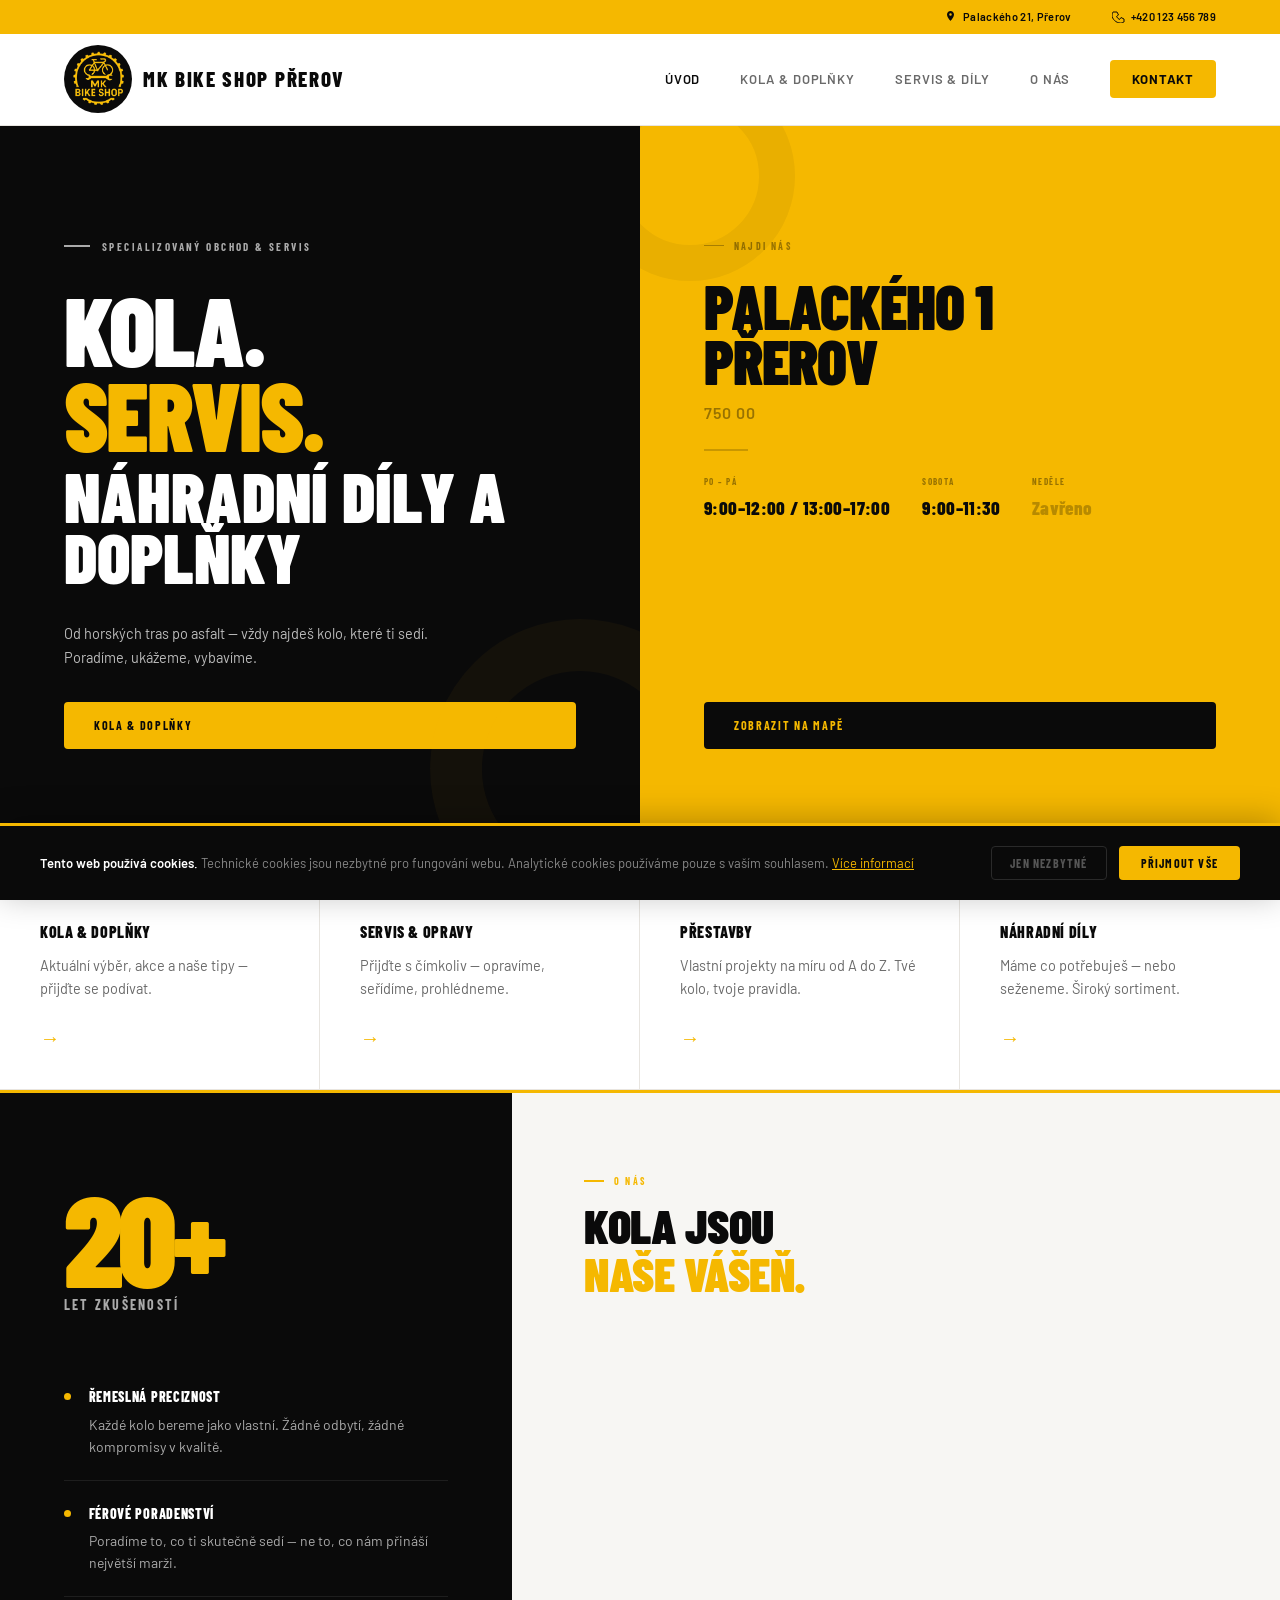
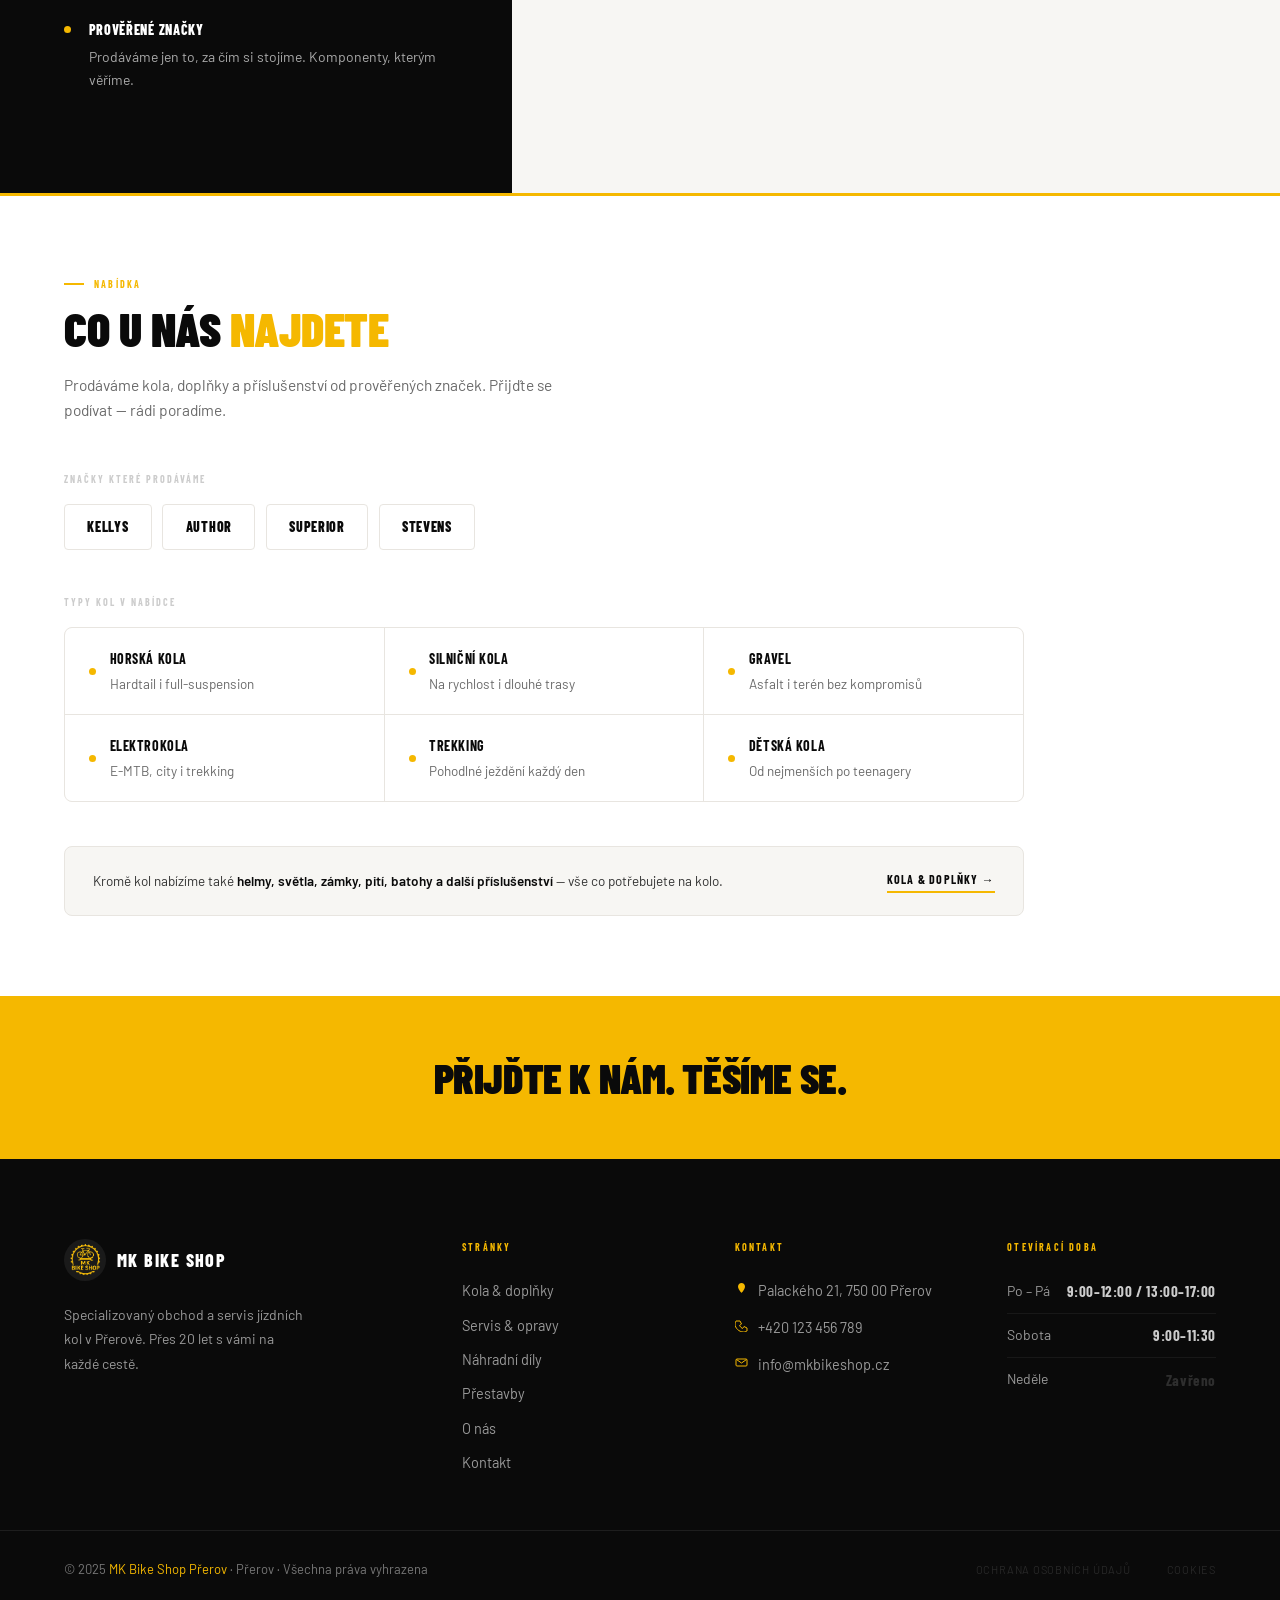
==== commit 16eae9d9: "komplet upravy" ====
--- a/index.html
+++ b/index.html
@@ -45,7 +45,7 @@
     <nav class="nav" id="mainNav">
       <a href="index.html" class="nav__logo">
         <img src="img/MK bike shop bez pozadi.png" alt="MK Bike Shop logo" />
-        <span class="nav__logo-name">MK Bike Shop</span>
+        <span class="nav__logo-name">MK Bike Shop Přerov</span>
       </a>
       <div class="nav__links">
         <a href="index.html" class="nav__link active">Úvod</a>
@@ -82,7 +82,7 @@
           <h1 class="hero__headline">
             <span class="wh">Kola.</span><br />
             <span class="wg">Servis.</span><br />
-            <span class="wh">Přestavby.</span>
+            <span class="wh">Náhradní díly a doplňky</span>
           </h1>
           <p class="hero__sub hero__sub--light">
             Od horských tras po asfalt — vždy najdeš kolo, které ti sedí.
@@ -101,11 +101,11 @@
           <div class="hero__hours">
             <div class="hero__hour-item">
               <span class="hero__hour-label">Po – Pá</span>
-              <span class="hero__hour-val">9:00 – 17:00</span>
+              <span class="hero__hour-val">9:00–12:00 / 13:00–17:00</span>
             </div>
             <div class="hero__hour-item">
               <span class="hero__hour-label">Sobota</span>
-              <span class="hero__hour-val">9:00 – 12:00</span>
+              <span class="hero__hour-val">9:00–11:30</span>
             </div>
             <div class="hero__hour-item">
               <span class="hero__hour-label">Neděle</span>
@@ -113,7 +113,11 @@
             </div>
           </div>
         </div>
-        <a href="#kontakt" class="btn btn--dark">Zobrazit na mapě</a>
+        <a
+          href="https://www.google.com/maps/place/MK+Bike+Sport/@49.452956,17.4470716,706m/data=!3m2!1e3!4b1!4m6!3m5!1s0x4713ae97c242d40f:0x653caaf83846b8e4!8m2!3d49.452956!4d17.4496519!16s%2Fg%2F11b7kcjf7x?entry=ttu&g_ep=EgoyMDI2MDUwMi4wIKXMDSoASAFQAw%3D%3D"
+          class="btn btn--dark"
+          >Zobrazit na mapě</a
+        >
       </div>
     </section>
 
@@ -267,7 +271,7 @@
       <div class="nabidka__inner">
         <div class="nabidka__header reveal">
           <div class="t-eyebrow">Nabídka</div>
-          <h2 class="t-title">Co u vás <span class="accent">najdete</span></h2>
+          <h2 class="t-title">Co u nás <span class="accent">najdete</span></h2>
           <p class="nabidka__sub">
             Prodáváme kola, doplňky a příslušenství od prověřených značek.
             Přijďte se podívat — rádi poradíme.
@@ -349,13 +353,7 @@
 
     <!-- CTA pásek pod kontaktem -->
     <div class="kontakt-cta-bar">
-      <div>
-        <div class="kontakt-cta-bar__title">Přijďte k nám. Těšíme se.</div>
-        <div class="kontakt-cta-bar__sub">
-          Palackého 21, Přerov &nbsp;·&nbsp; Po–Pá 9:00–17:00 &nbsp;·&nbsp; So
-          9:00–12:00
-        </div>
-      </div>
+      <div class="kontakt-cta-bar__title">Přijďte k nám. Těšíme se.</div>
     </div>
 
     <!--
@@ -387,7 +385,7 @@
       <div class="footer__inner">
         <div>
           <div class="footer__logo">
-            <img src="MK_bike_shop_bez_pozadi.png" alt="MK Bike Shop" />
+            <img src="img/MK bike shop bez pozadi.png" alt="MK Bike Shop" />
             <span class="footer__logo-name">MK Bike Shop</span>
           </div>
           <p class="footer__tagline">
@@ -448,11 +446,11 @@
           <div class="footer__col-title">Otevírací doba</div>
           <div class="footer__hour-row">
             <span class="footer__hour-day">Po – Pá</span>
-            <span class="footer__hour-time">9:00 – 17:00</span>
+            <span class="footer__hour-time">9:00–12:00 / 13:00–17:00</span>
           </div>
           <div class="footer__hour-row">
             <span class="footer__hour-day">Sobota</span>
-            <span class="footer__hour-time">9:00 – 12:00</span>
+            <span class="footer__hour-time">9:00–11:30</span>
           </div>
           <div class="footer__hour-row">
             <span class="footer__hour-day">Neděle</span>
@@ -464,7 +462,7 @@
       </div>
       <div class="footer__bottom">
         <span class="footer__copy"
-          >© 2025 <span>MK Bike Shop</span> · Přerov · Všechna práva
+          >© 2025 <span>MK Bike Shop Přerov</span> · Přerov · Všechna práva
           vyhrazena</span
         >
         <div class="footer__bottom-links">
--- a/style.css
+++ b/style.css
@@ -13,8 +13,8 @@
   --gray-light: #EFEDE9;
   --border:     #E8E5E0;
   --border-dark:#1E1E1E;
-  --muted:      #999;
-  --body:       #555;
+  --muted:      #6a6a6a;
+  --body:       #333;
 
   --fd: 'Barlow Condensed', sans-serif;
   --fb: 'Barlow', sans-serif;
@@ -72,7 +72,7 @@
 .t-title--light { color: var(--white); }
 .t-body {
   font-family: var(--fb);
-  font-size: 15px;
+  font-size: 16.5px;
   color: var(--body);
   line-height: 1.8;
   margin-bottom: 1.1rem;
@@ -285,6 +285,7 @@
   display: flex;
   align-items: center;
   gap: 12px;
+  margin-top: 2rem;
   margin-bottom: 2rem;
 }
 .hero__eyebrow::before {
@@ -295,7 +296,7 @@
   background: currentColor;
   flex-shrink: 0;
 }
-.hero__eyebrow--light { color: #3a3a3a; }
+.hero__eyebrow--light { color: #aaa; }
 .hero__eyebrow--dark  { color: rgba(0,0,0,.38); }
 
 .hero__headline {
@@ -309,15 +310,17 @@
 .hero__headline .wh { color: var(--white); }
 .hero__headline .wg { color: var(--gold); }
 .hero__headline .wb { color: var(--black); }
+.hero__headline span:nth-of-type(3) { font-size: .72em; letter-spacing: 0; display: inline-block; margin-top: .15em; }
 
 .hero__sub {
   font-family: var(--fb);
   font-size: 14.5px;
   line-height: 1.7;
   margin-top: 2rem;
+  margin-bottom: 2rem;
   max-width: 380px;
 }
-.hero__sub--light { color: #666; }
+.hero__sub--light { color: #bbb; }
 .hero__sub--dark  { color: rgba(0,0,0,.52); }
 
 /* Address block in hero */
@@ -347,7 +350,7 @@
 .hero__addr-street,
 .hero__addr-city {
   font-family: var(--fd);
-  font-size: clamp(36px, 5vw, 52px);
+  font-size: clamp(42px, 5.5vw, 62px);
   font-weight: 900;
   line-height: .9;
   letter-spacing: -.02em;
@@ -357,7 +360,7 @@
 }
 .hero__addr-psc {
   font-family: var(--fb);
-  font-size: 14px;
+  font-size: 16px;
   font-weight: 600;
   color: rgba(0,0,0,.38);
   letter-spacing: .06em;
@@ -386,7 +389,7 @@
 }
 .hero__hour-val {
   font-family: var(--fd);
-  font-size: 16px;
+  font-size: 19px;
   font-weight: 800;
   color: var(--black);
   letter-spacing: .02em;
@@ -451,7 +454,7 @@
 }
 .services__desc {
   font-family: var(--fb);
-  font-size: 13px;
+  font-size: 14.5px;
   color: var(--muted);
   line-height: 1.6;
 }
@@ -495,7 +498,7 @@
   font-weight: 700;
   text-transform: uppercase;
   letter-spacing: .16em;
-  color: #3a3a3a;
+  color: #aaa;
   margin-top: -.4rem;
 }
 
@@ -527,8 +530,8 @@
 }
 .onas__value-text {
   font-family: var(--fb);
-  font-size: 13px;
-  color: #5a5a5a;
+  font-size: 14px;
+  color: #aaa;
   line-height: 1.6;
 }
 
@@ -648,8 +651,8 @@
 }
 .footer__tagline {
   font-family: var(--fb);
-  font-size: 13px;
-  color: #3a3a3a;
+  font-size: 14px;
+  color: #999;
   line-height: 1.75;
   max-width: 240px;
 }
@@ -666,8 +669,8 @@
 .footer__links { display: flex; flex-direction: column; gap: .7rem; }
 .footer__link {
   font-family: var(--fb);
-  font-size: 13.5px;
-  color: #3a3a3a;
+  font-size: 14.5px;
+  color: #999;
   transition: color .2s;
 }
 .footer__link:hover { color: var(--white); }
@@ -683,8 +686,8 @@
 .footer__contact-item span,
 .footer__contact-item a {
   font-family: var(--fb);
-  font-size: 13.5px;
-  color: #3a3a3a;
+  font-size: 14.5px;
+  color: #999;
   line-height: 1.55;
   transition: color .2s;
 }
@@ -699,12 +702,12 @@
   border-bottom: 1px solid #181818;
 }
 .footer__hour-row:last-child { border-bottom: none; margin-bottom: 0; padding-bottom: 0; }
-.footer__hour-day { font-family: var(--fb); font-size: 13px; color: #3a3a3a; }
+.footer__hour-day { font-family: var(--fb); font-size: 14px; color: #999; }
 .footer__hour-time {
   font-family: var(--fd);
   font-size: 15px;
   font-weight: 700;
-  color: #5a5a5a;
+  color: #ccc;
   letter-spacing: .04em;
 }
 
@@ -715,7 +718,7 @@
   justify-content: space-between;
   gap: 1rem;
 }
-.footer__copy { font-family: var(--fb); font-size: 12px; color: #282828; }
+.footer__copy { font-family: var(--fb); font-size: 13px; color: #777; }
 .footer__copy span { color: var(--gold); }
 .footer__bottom-links { display: flex; gap: 2.25rem; }
 .footer__bottom-link {
@@ -1229,7 +1232,7 @@
 }
 .nabidka__sub {
   font-family: var(--fb);
-  font-size: 14px;
+  font-size: 15.5px;
   color: var(--muted);
   line-height: 1.65;
   max-width: 520px;
@@ -1305,7 +1308,7 @@
 }
 .nabidka__kat-sub {
   font-family: var(--fb);
-  font-size: 11.5px;
+  font-size: 13.5px;
   color: var(--muted);
   margin-top: 2px;
 }
@@ -1550,27 +1553,20 @@
 }
 
 .kontakt-cta-bar {
-  background: var(--black);
-  padding: 2.25rem var(--px);
-  display: flex;
-  align-items: center;
-  justify-content: space-between;
-  gap: 2rem;
-  flex-wrap: wrap;
+  background: var(--gold);
+  padding: 3rem var(--px);
+  display: flex;
+  align-items: center;
+  justify-content: center;
+  text-align: center;
 }
 .kontakt-cta-bar__title {
   font-family: var(--fd);
-  font-size: 22px;
+  font-size: 42px;
   font-weight: 900;
   text-transform: uppercase;
-  color: var(--white);
+  color: var(--black);
   letter-spacing: -.01em;
-}
-.kontakt-cta-bar__sub {
-  font-family: var(--fb);
-  font-size: 12px;
-  color: #444;
-  margin-top: .35rem;
 }
 
 @media (max-width: 900px) {
@@ -1708,27 +1704,20 @@
 }
 
 .kontakt-cta-bar {
-  background: var(--black);
-  padding: 2.25rem var(--px);
-  display: flex;
-  align-items: center;
-  justify-content: space-between;
-  gap: 2rem;
-  flex-wrap: wrap;
+  background: var(--gold);
+  padding: 3rem var(--px);
+  display: flex;
+  align-items: center;
+  justify-content: center;
+  text-align: center;
 }
 .kontakt-cta-bar__title {
   font-family: var(--fd);
-  font-size: 22px;
+  font-size: 42px;
   font-weight: 900;
   text-transform: uppercase;
-  color: var(--white);
+  color: var(--black);
   letter-spacing: -.01em;
-}
-.kontakt-cta-bar__sub {
-  font-family: var(--fb);
-  font-size: 12px;
-  color: #444;
-  margin-top: .35rem;
 }
 
 /* ── BANNER (zakomentovaný — odkomentuj když chceš použít) ── */
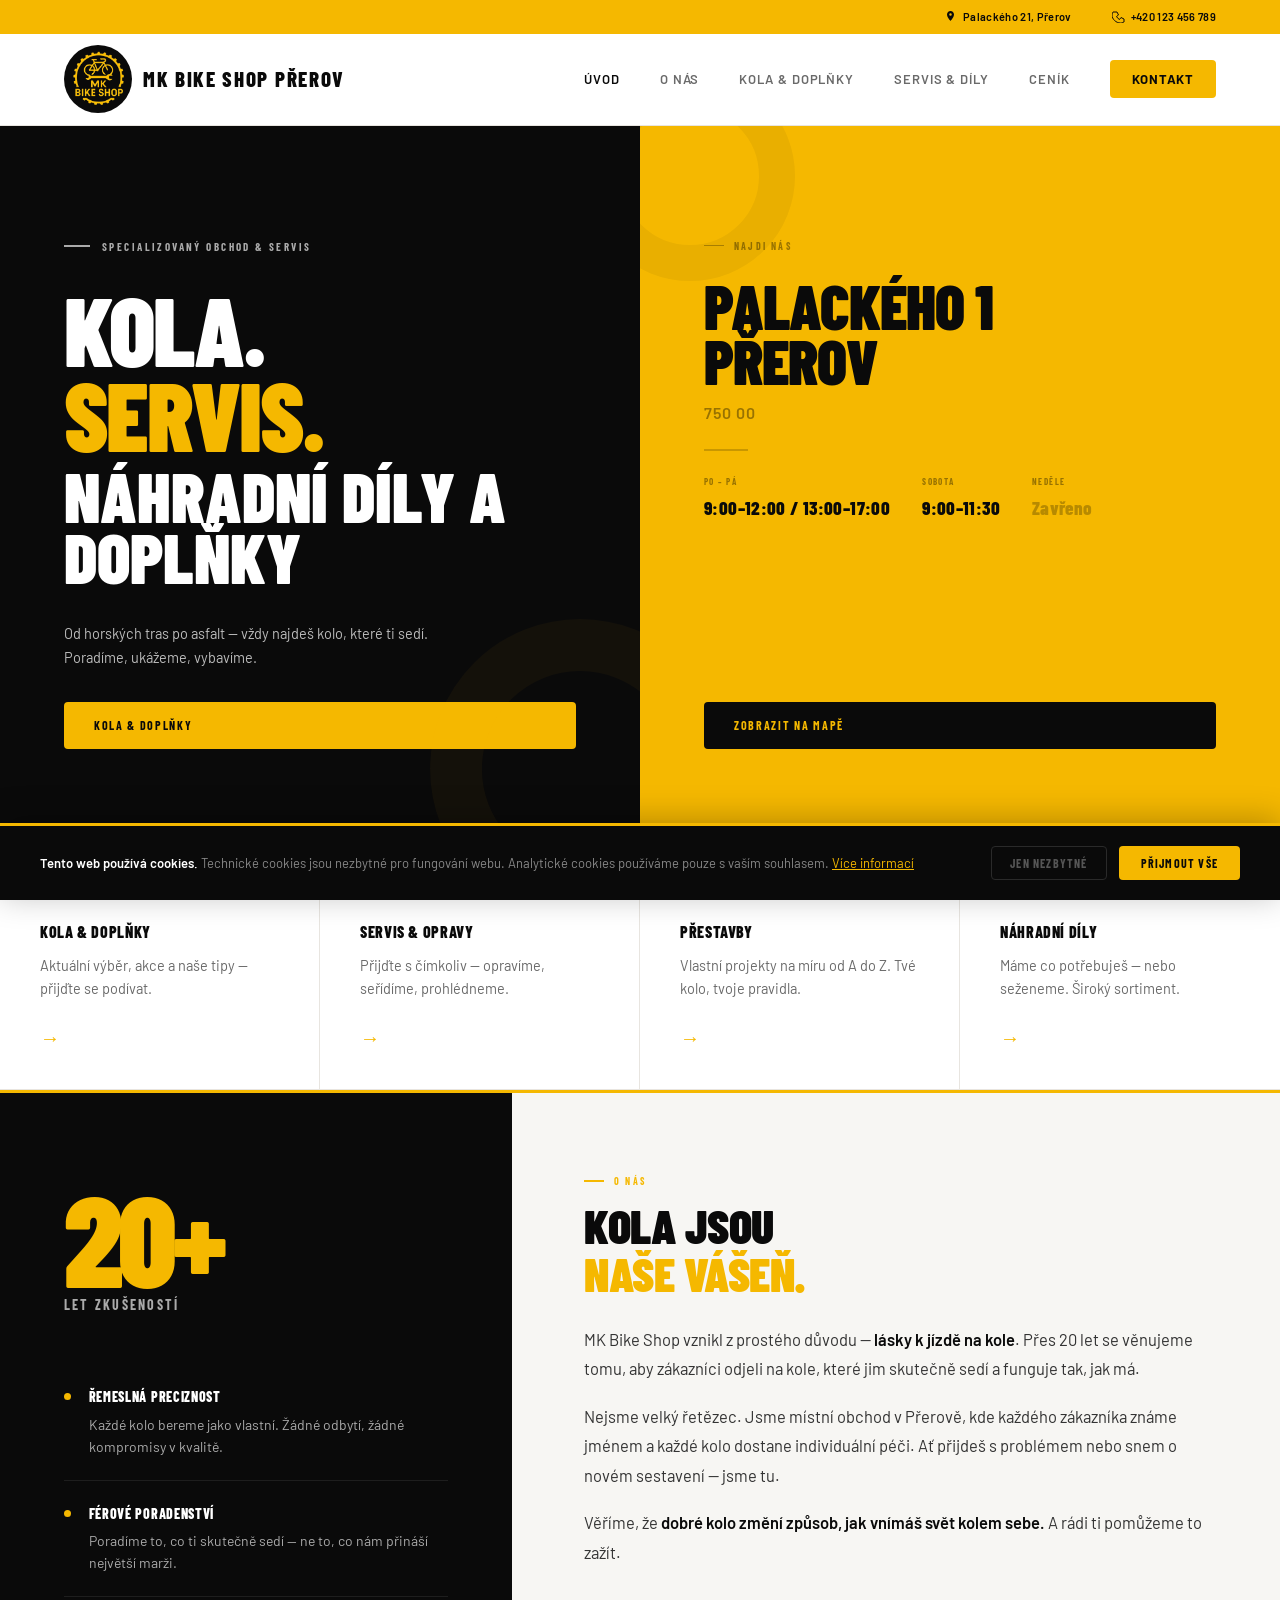
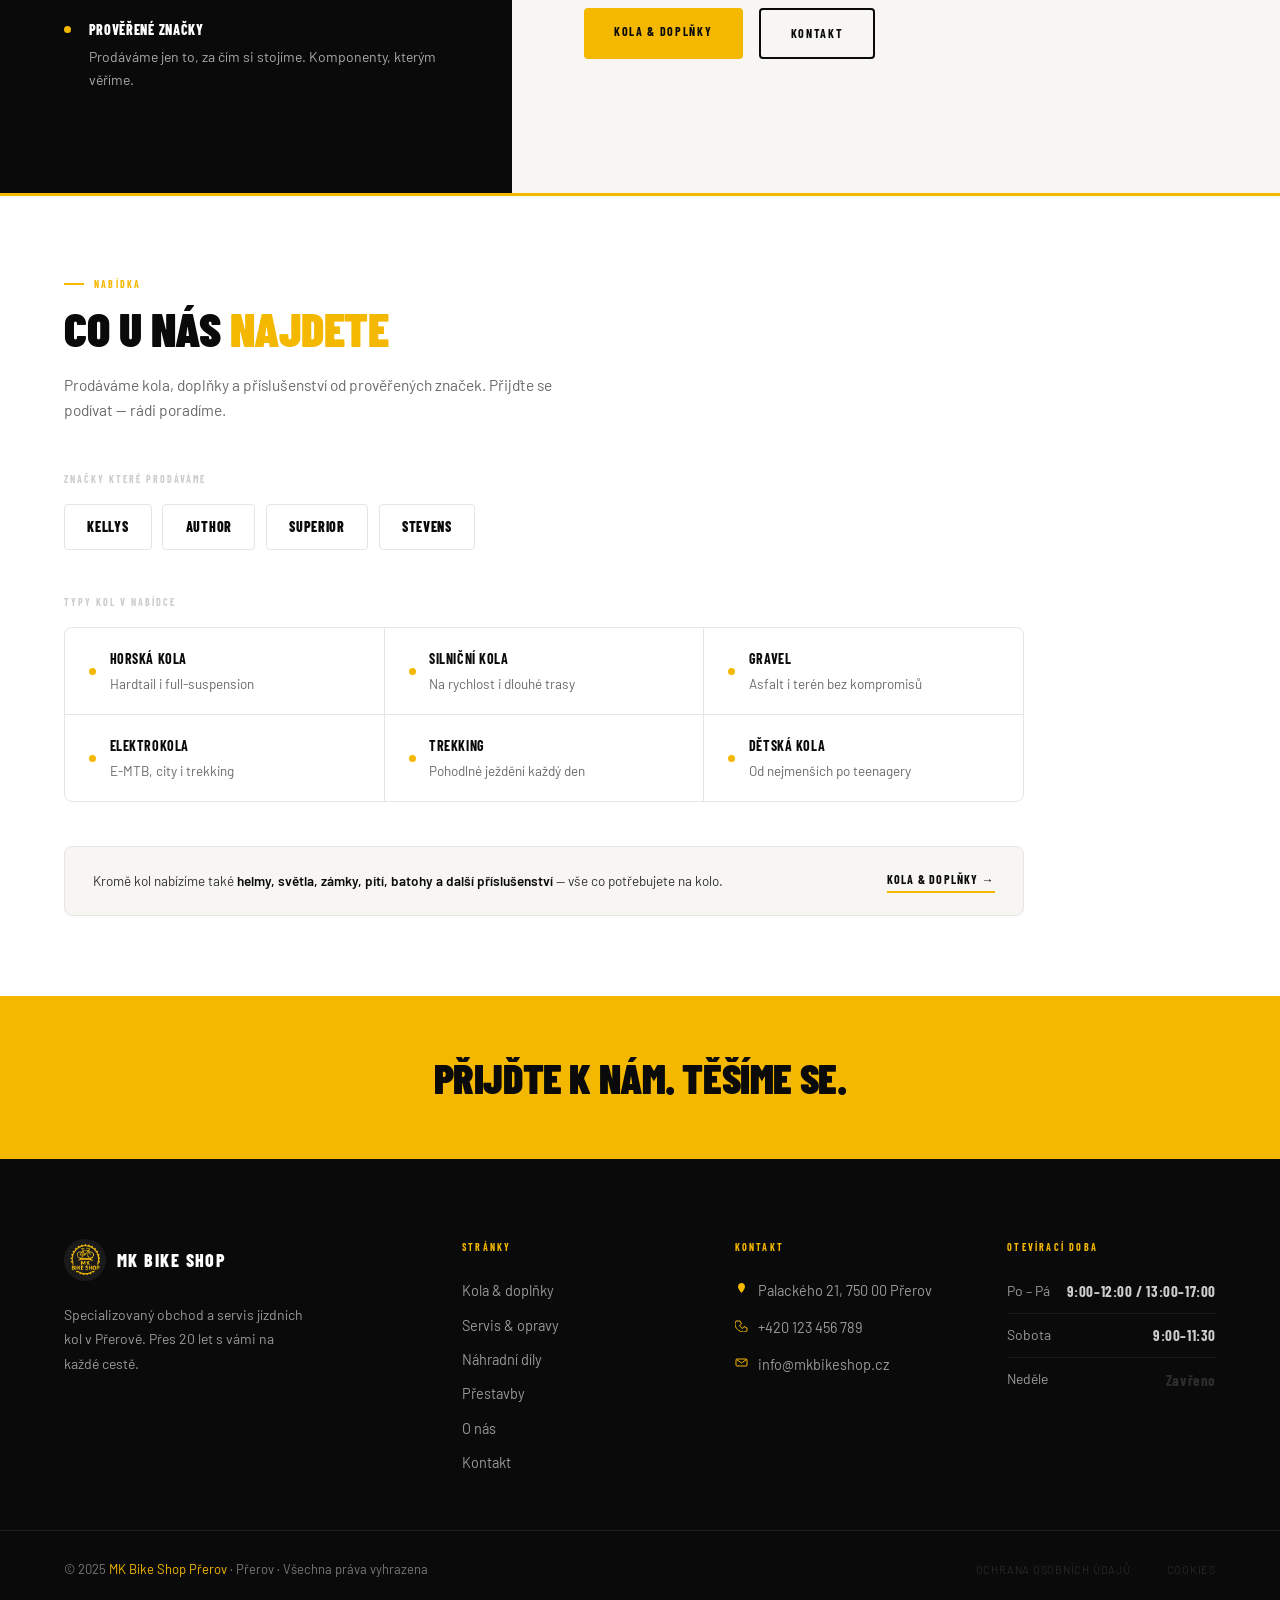
==== commit 01dfcd7e: "komplet 2" ====
--- a/index.html
+++ b/index.html
@@ -49,9 +49,10 @@
       </a>
       <div class="nav__links">
         <a href="index.html" class="nav__link active">Úvod</a>
+        <a href="#onas" class="nav__link">O nás</a>
         <a href="kola.html" class="nav__link">Kola & doplňky</a>
         <a href="servis.html" class="nav__link">Servis & díly</a>
-        <a href="#onas" class="nav__link">O nás</a>
+        <a href="servis.html#cenik" class="nav__link">Ceník</a>
         <a href="kontakt.html" class="nav__cta">Kontakt</a>
       </div>
       <div class="nav__toggle" onclick="toggleNav()" id="navToggle">
@@ -59,16 +60,11 @@
       </div>
     </nav>
     <div class="nav-mobile" id="navMobile">
-      <a href="index.html" class="nav__link active" onclick="toggleNav()"
-        >Úvod</a
-      >
-      <a href="kola.html" class="nav__link" onclick="toggleNav()"
-        >Kola & doplňky</a
-      >
-      <a href="servis.html" class="nav__link" onclick="toggleNav()"
-        >Servis & díly</a
-      >
+      <a href="index.html" class="nav__link active" onclick="toggleNav()">Úvod</a>
       <a href="#onas" class="nav__link" onclick="toggleNav()">O nás</a>
+      <a href="kola.html" class="nav__link" onclick="toggleNav()">Kola & doplňky</a>
+      <a href="servis.html" class="nav__link" onclick="toggleNav()">Servis & díly</a>
+      <a href="servis.html#cenik" class="nav__link" onclick="toggleNav()">Ceník</a>
       <a href="kontakt.html" class="nav__cta" onclick="toggleNav()">Kontakt</a>
     </div>
 
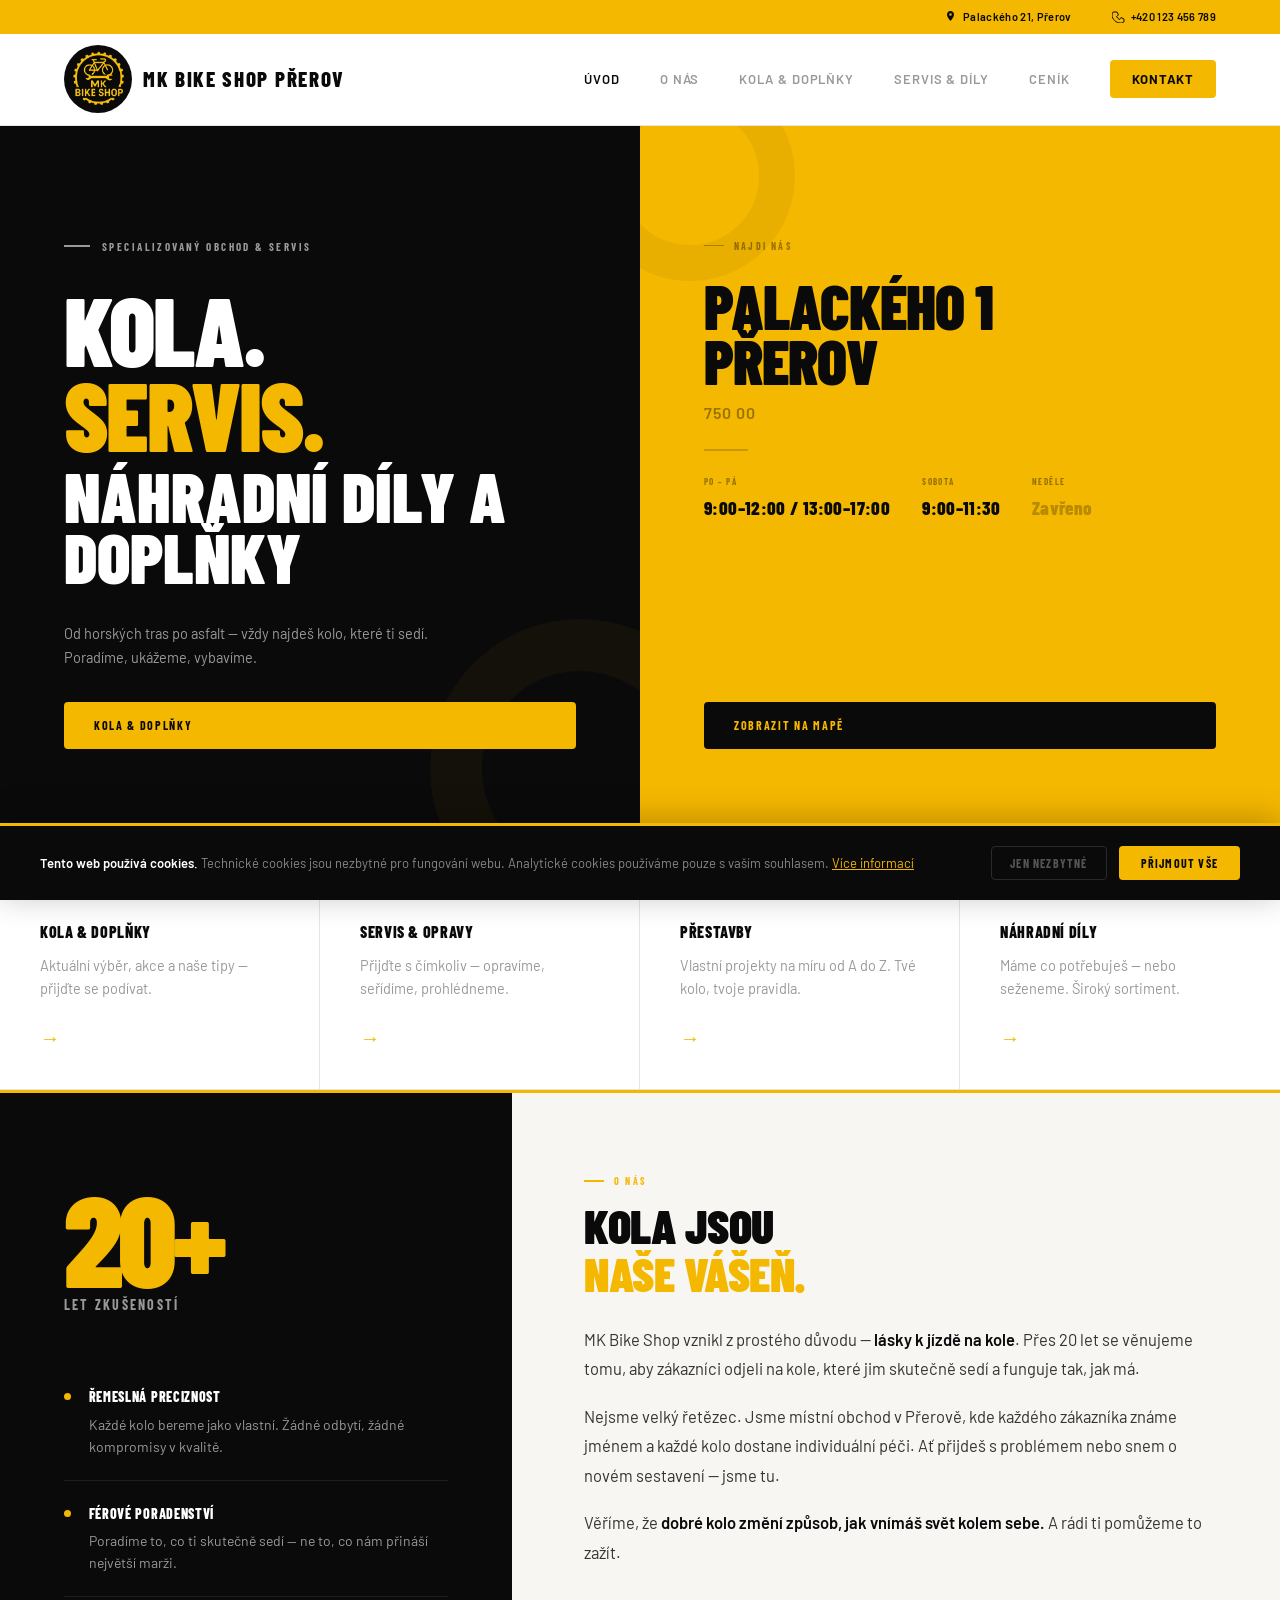
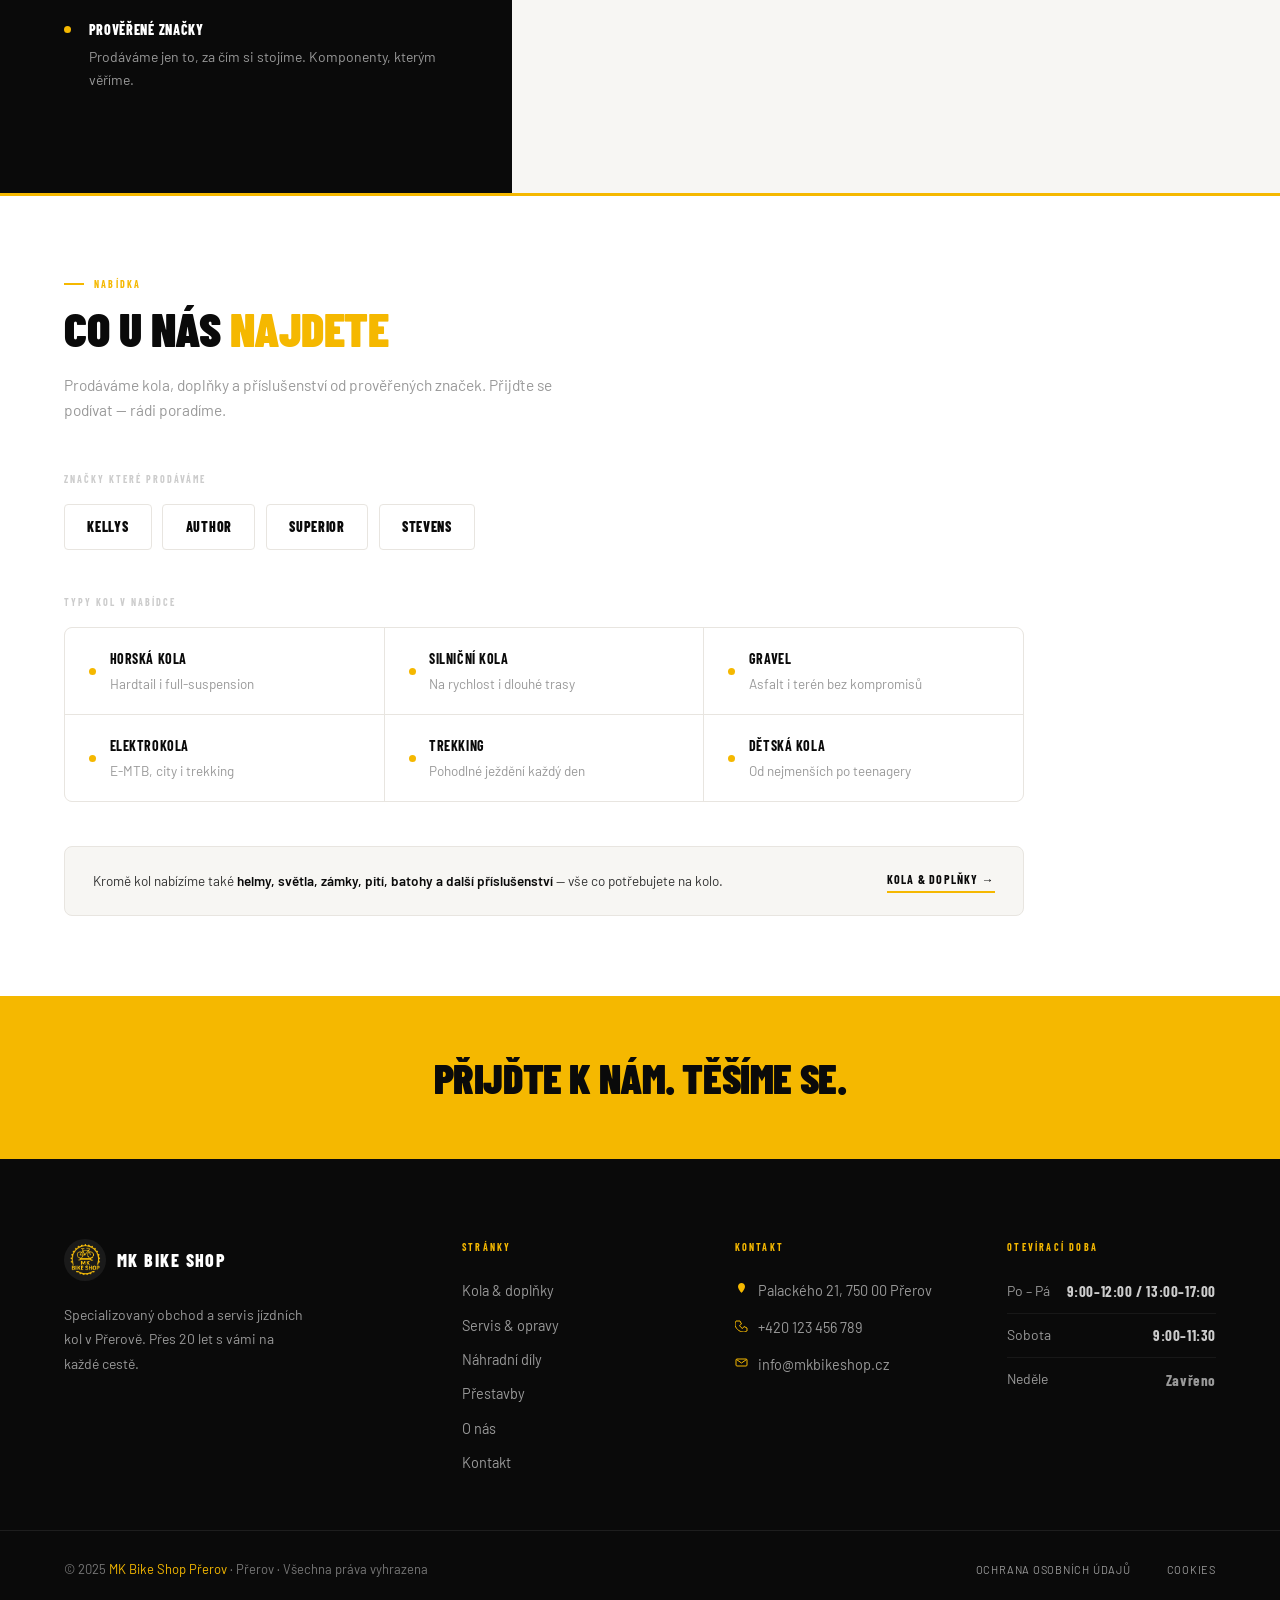
==== commit 1af43a0a: "texty barvy" ====
--- a/index.html
+++ b/index.html
@@ -450,7 +450,7 @@
           </div>
           <div class="footer__hour-row">
             <span class="footer__hour-day">Neděle</span>
-            <span class="footer__hour-time" style="color: #2e2e2e"
+            <span class="footer__hour-time" style="color: #999999"
               >Zavřeno</span
             >
           </div>
--- a/style.css
+++ b/style.css
@@ -13,7 +13,7 @@
   --gray-light: #EFEDE9;
   --border:     #E8E5E0;
   --border-dark:#1E1E1E;
-  --muted:      #6a6a6a;
+  --muted:      #999999;
   --body:       #333;
 
   --fd: 'Barlow Condensed', sans-serif;
@@ -296,7 +296,7 @@
   background: currentColor;
   flex-shrink: 0;
 }
-.hero__eyebrow--light { color: #aaa; }
+.hero__eyebrow--light { color: #999999; }
 .hero__eyebrow--dark  { color: rgba(0,0,0,.38); }
 
 .hero__headline {
@@ -320,7 +320,7 @@
   margin-bottom: 2rem;
   max-width: 380px;
 }
-.hero__sub--light { color: #bbb; }
+.hero__sub--light { color: #999999; }
 .hero__sub--dark  { color: rgba(0,0,0,.52); }
 
 /* Address block in hero */
@@ -498,7 +498,7 @@
   font-weight: 700;
   text-transform: uppercase;
   letter-spacing: .16em;
-  color: #aaa;
+  color: #999999;
   margin-top: -.4rem;
 }
 
@@ -531,7 +531,7 @@
 .onas__value-text {
   font-family: var(--fb);
   font-size: 14px;
-  color: #aaa;
+  color: #999999;
   line-height: 1.6;
 }
 
@@ -724,7 +724,7 @@
 .footer__bottom-link {
   font-family: var(--fb);
   font-size: 11px;
-  color: #282828;
+  color: #999999;
   letter-spacing: .07em;
   text-transform: uppercase;
   transition: color .2s;
@@ -755,7 +755,7 @@
   font-weight: 700;
   letter-spacing: .22em;
   text-transform: uppercase;
-  color: #3a3a3a;
+  color: #999999;
   display: flex;
   align-items: center;
   gap: 12px;
@@ -782,8 +782,8 @@
 .page-hero__title .accent { color: var(--gold); }
 .page-hero__sub {
   font-family: var(--fb);
-  font-size: 15px;
-  color: #666;
+  font-size: 16px;
+  color: #999999;
   line-height: 1.7;
   max-width: 560px;
 }
@@ -1015,8 +1015,8 @@
 .info-box__title span { color: var(--gold); }
 .info-box__note {
   font-family: var(--fb);
-  font-size: 13.5px;
-  color: #555;
+  font-size: 15px;
+  color: #999999;
   line-height: 1.65;
   margin-top: .5rem;
 }
@@ -1026,12 +1026,12 @@
   display: flex;
   justify-content: space-between;
   align-items: center;
-  font-size: 14px;
+  font-size: 15px;
   padding-bottom: .75rem;
   border-bottom: 1px solid var(--border-dark);
 }
 .info-hour-row:last-child { border-bottom: none; padding-bottom: 0; }
-.info-hour-day { font-family: var(--fb); color: #666; }
+.info-hour-day { font-family: var(--fb); color: #999999; }
 .info-hour-time {
   font-family: var(--fd);
   font-size: 17px;
@@ -1039,7 +1039,7 @@
   color: var(--white);
   letter-spacing: .04em;
 }
-.info-hour-time--closed { color: #444; }
+.info-hour-time--closed { color: #777; }
 
 .info-addr {
   display: flex;
@@ -1051,8 +1051,8 @@
 .info-addr svg { width: 17px; height: 17px; flex-shrink: 0; margin-top: 2px; }
 .info-addr-text {
   font-family: var(--fb);
-  font-size: 13.5px;
-  color: #777;
+  font-size: 15px;
+  color: #999999;
   line-height: 1.6;
 }
 .info-addr-text strong {
@@ -1127,7 +1127,7 @@
   font-family: var(--fd);
   font-size: 32px;
   font-weight: 900;
-  color: #222;
+  color: #999999;
   line-height: 1;
   flex-shrink: 0;
 }
@@ -1143,7 +1143,7 @@
 .prestavby-step__desc {
   font-family: var(--fb);
   font-size: 13px;
-  color: #666;
+  color: #999999;
   line-height: 1.6;
 }
 
@@ -1177,7 +1177,7 @@
 .showcase__sub {
   font-family: var(--fb);
   font-size: 12px;
-  color: #555;
+  color: #999999;
   margin-top: 3px;
 }
 .showcase__tag {
@@ -1216,11 +1216,11 @@
 .cta-banner--dark .cta-banner__title { color: var(--white); }
 .cta-banner__sub {
   font-family: var(--fb);
-  font-size: 13.5px;
+  font-size: 15px;
   margin-top: .5rem;
 }
 .cta-banner--gold .cta-banner__sub { color: rgba(0,0,0,.5); }
-.cta-banner--dark .cta-banner__sub { color: #666; }
+.cta-banner--dark .cta-banner__sub { color: #999999; }
 
 /* ── NABÍDKA (úvodní stránka) ── */
 .nabidka {
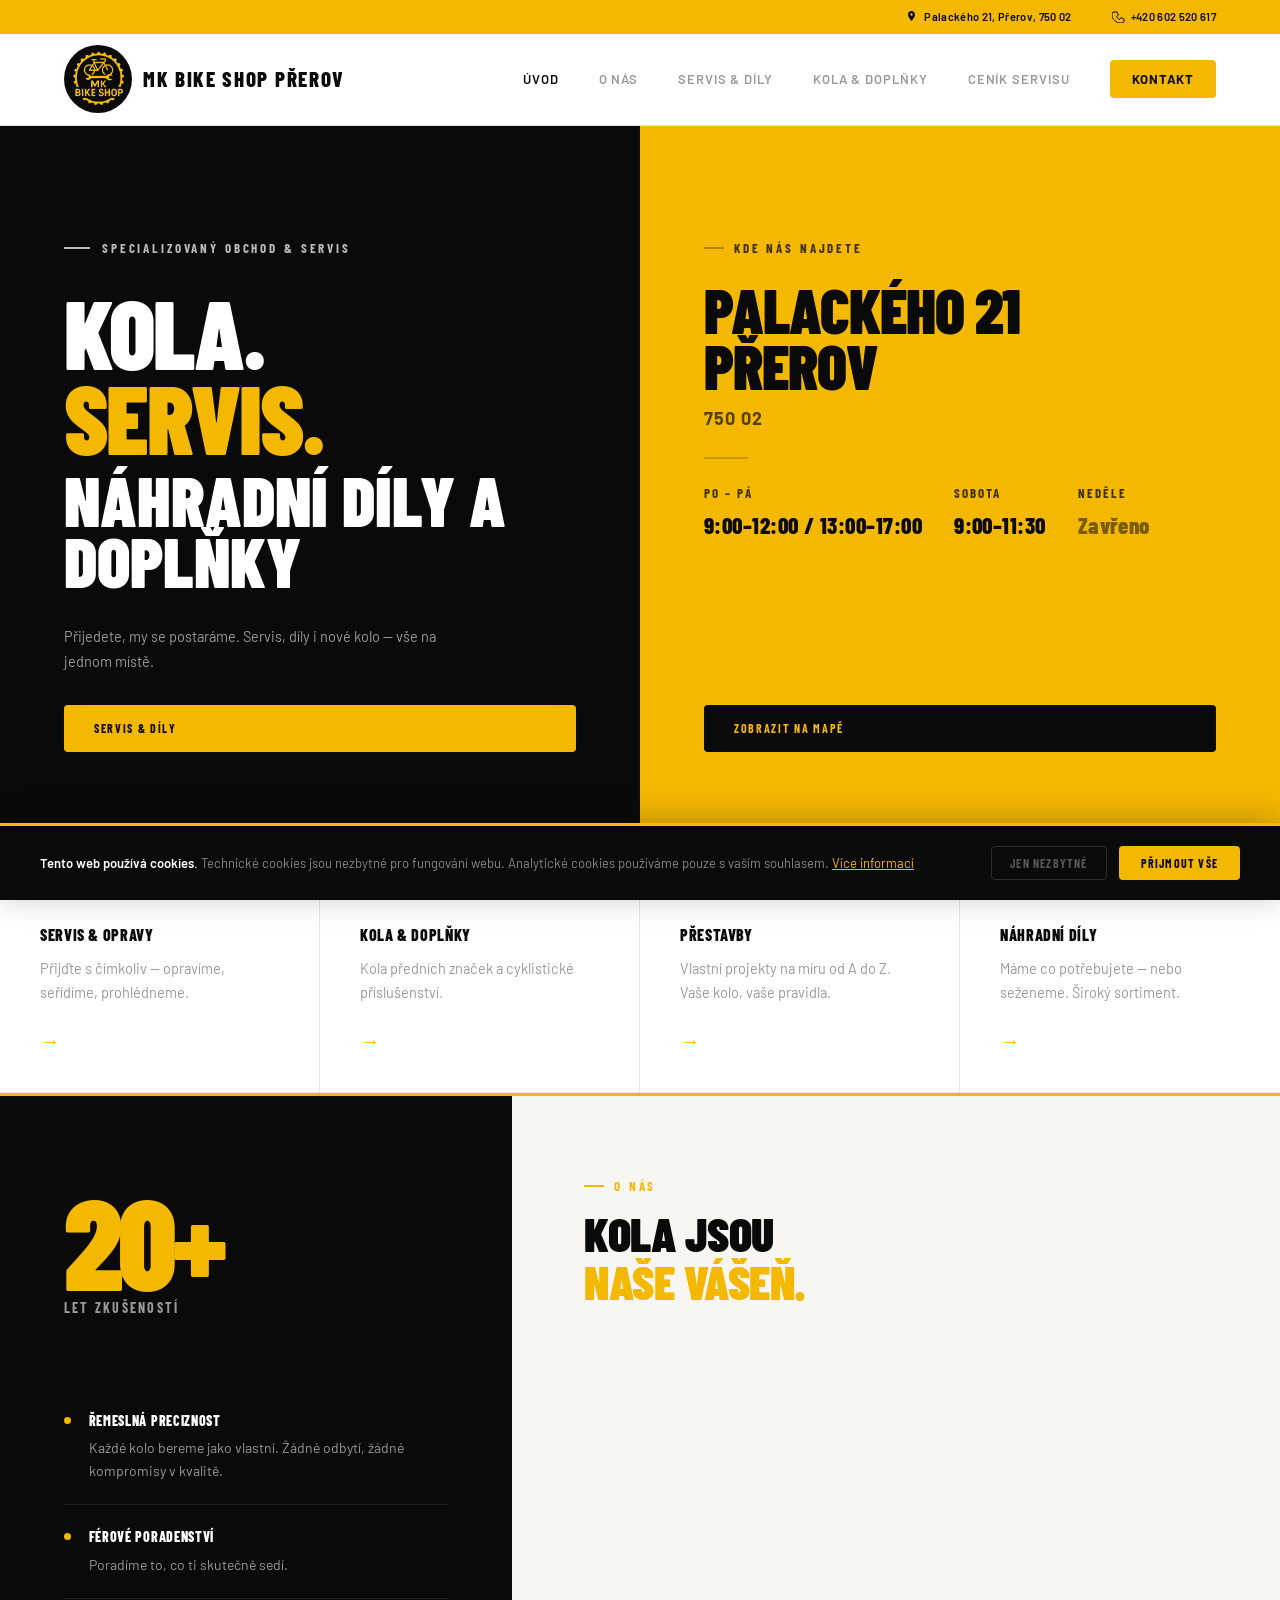
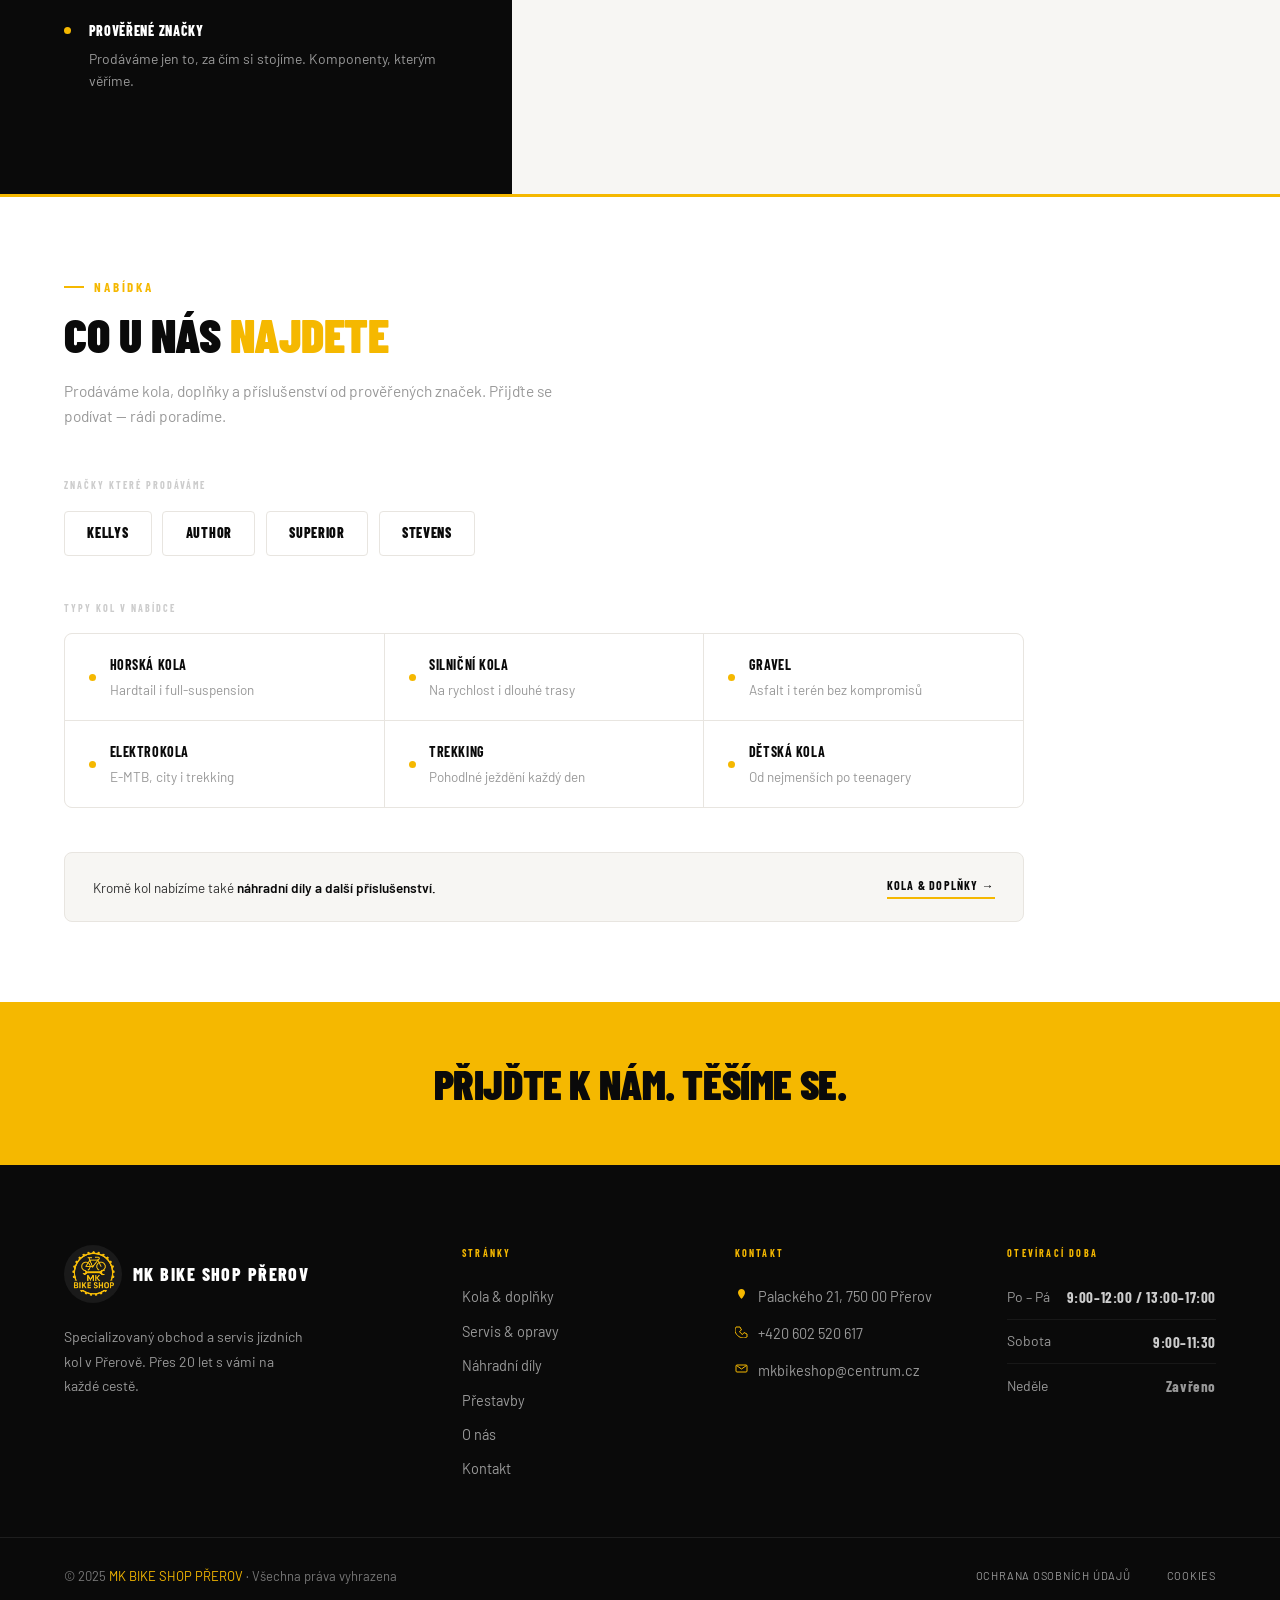
==== commit 416d7099: "texty1" ====
--- a/index.html
+++ b/index.html
@@ -1,13 +1,13 @@
-<!doctype html>
+﻿<!doctype html>
 <html lang="cs">
   <head>
     <meta charset="UTF-8" />
     <meta name="viewport" content="width=device-width, initial-scale=1.0" />
     <meta
       name="description"
-      content="MK Bike Shop Přerov – specializovaný obchod a servis jízdních kol. Horská, silniční, gravel, elektrokola. Přestavby na míru."
+      content="MK BIKE SHOP PŘEROV – specializovaný obchod a servis jízdních kol. Horská, silniční, gravel, elektrokola. Přestavby na míru."
     />
-    <title>MK Bike Shop – Přerov</title>
+    <title>MK BIKE SHOP PŘEROV – Přerov</title>
     <link rel="preconnect" href="https://fonts.googleapis.com" />
     <link
       href="https://fonts.googleapis.com/css2?family=Barlow+Condensed:wght@400;600;700;800;900&family=Barlow:wght@400;500;600&display=swap"
@@ -26,7 +26,7 @@
             fill="#0a0a0a"
           />
         </svg>
-        Palackého 21, Přerov
+        Palackého 21, Přerov, 750 02
       </div>
       <div class="topbar__item">
         <svg viewBox="0 0 13 13" fill="none">
@@ -37,22 +37,25 @@
             stroke-linejoin="round"
           />
         </svg>
-        +420 123 456 789
+        +420 602 520 617
       </div>
     </div>
 
     <!-- NAV -->
     <nav class="nav" id="mainNav">
       <a href="index.html" class="nav__logo">
-        <img src="img/MK bike shop bez pozadi.png" alt="MK Bike Shop logo" />
-        <span class="nav__logo-name">MK Bike Shop Přerov</span>
+        <img
+          src="img/MK bike shop bez pozadi.png"
+          alt="MK BIKE SHOP PŘEROV logo"
+        />
+        <span class="nav__logo-name">MK BIKE SHOP PŘEROV</span>
       </a>
       <div class="nav__links">
         <a href="index.html" class="nav__link active">Úvod</a>
         <a href="#onas" class="nav__link">O nás</a>
+        <a href="servis.html" class="nav__link">Servis & díly</a>
         <a href="kola.html" class="nav__link">Kola & doplňky</a>
-        <a href="servis.html" class="nav__link">Servis & díly</a>
-        <a href="servis.html#cenik" class="nav__link">Ceník</a>
+        <a href="servis.html#cenik" class="nav__link">Ceník servisu</a>
         <a href="kontakt.html" class="nav__cta">Kontakt</a>
       </div>
       <div class="nav__toggle" onclick="toggleNav()" id="navToggle">
@@ -60,11 +63,19 @@
       </div>
     </nav>
     <div class="nav-mobile" id="navMobile">
-      <a href="index.html" class="nav__link active" onclick="toggleNav()">Úvod</a>
+      <a href="index.html" class="nav__link active" onclick="toggleNav()"
+        >Úvod</a
+      >
       <a href="#onas" class="nav__link" onclick="toggleNav()">O nás</a>
-      <a href="kola.html" class="nav__link" onclick="toggleNav()">Kola & doplňky</a>
-      <a href="servis.html" class="nav__link" onclick="toggleNav()">Servis & díly</a>
-      <a href="servis.html#cenik" class="nav__link" onclick="toggleNav()">Ceník</a>
+      <a href="servis.html" class="nav__link" onclick="toggleNav()"
+        >Servis & díly</a
+      >
+      <a href="kola.html" class="nav__link" onclick="toggleNav()"
+        >Kola & doplňky</a
+      >
+      <a href="servis.html#cenik" class="nav__link" onclick="toggleNav()"
+        >Ceník servisu</a
+      >
       <a href="kontakt.html" class="nav__cta" onclick="toggleNav()">Kontakt</a>
     </div>
 
@@ -81,18 +92,18 @@
             <span class="wh">Náhradní díly a doplňky</span>
           </h1>
           <p class="hero__sub hero__sub--light">
-            Od horských tras po asfalt — vždy najdeš kolo, které ti sedí.
-            Poradíme, ukážeme, vybavíme.
-          </p>
-        </div>
-        <a href="kola.html" class="btn btn--gold">Kola & doplňky</a>
+            Přijedete, my se postaráme. Servis, díly i nové kolo — vše na jednom
+            místě.
+          </p>
+        </div>
+        <a href="servis.html" class="btn btn--gold">Servis & díly</a>
       </div>
       <div class="hero__right">
         <div class="hero__addr">
-          <div class="hero__addr-eyebrow">Najdi nás</div>
-          <span class="hero__addr-street">Palackého 1</span>
+          <div class="hero__addr-eyebrow">Kde nás najdete</div>
+          <span class="hero__addr-street">Palackého 21</span>
           <span class="hero__addr-city">Přerov</span>
-          <span class="hero__addr-psc">750 00</span>
+          <span class="hero__addr-psc">750 02</span>
           <div class="hero__addr-divider"></div>
           <div class="hero__hours">
             <div class="hero__hour-item">
@@ -110,7 +121,7 @@
           </div>
         </div>
         <a
-          href="https://www.google.com/maps/place/MK+Bike+Sport/@49.452956,17.4470716,706m/data=!3m2!1e3!4b1!4m6!3m5!1s0x4713ae97c242d40f:0x653caaf83846b8e4!8m2!3d49.452956!4d17.4496519!16s%2Fg%2F11b7kcjf7x?entry=ttu&g_ep=EgoyMDI2MDUwMi4wIKXMDSoASAFQAw%3D%3D"
+          href="https://www.google.com/maps/place/MK+Bike+Sport/@49.4529595,17.4470716,699m/data=!3m2!1e3!4b1!4m6!3m5!1s0x4713ae97c242d40f:0x653caaf83846b8e4!8m2!3d49.452956!4d17.4496519!16s%2Fg%2F11b7kcjf7x?entry=ttu&g_ep=EgoyMDI2MDUxMy4wIKXMDSoASAFQAw%3D%3D"
           class="btn btn--dark"
           >Zobrazit na mapě</a
         >
@@ -132,7 +143,7 @@
         ><span class="ticker__sep">·</span>
         <span class="ticker__item">Přestavby na míru</span
         ><span class="ticker__sep">·</span>
-        <span class="ticker__item">Helmy & přilby</span
+        <span class="ticker__item">Servis</span
         ><span class="ticker__sep">·</span>
         <span class="ticker__item">Příslušenství</span
         ><span class="ticker__sep">·</span>
@@ -148,7 +159,7 @@
         ><span class="ticker__sep">·</span>
         <span class="ticker__item">Přestavby na míru</span
         ><span class="ticker__sep">·</span>
-        <span class="ticker__item">Helmy & přilby</span
+        <span class="ticker__item">Servis</span
         ><span class="ticker__sep">·</span>
         <span class="ticker__item">Příslušenství</span
         ><span class="ticker__sep">·</span>
@@ -157,31 +168,31 @@
 
     <!-- SERVICES -->
     <div class="services">
-      <a href="kola.html" class="services__item">
-        <div class="services__title">Kola & doplňky</div>
-        <div class="services__desc">
-          Aktuální výběr, akce a naše tipy — přijďte se podívat.
-        </div>
-        <span class="services__arrow">→</span>
-      </a>
       <a href="servis.html" class="services__item">
         <div class="services__title">Servis & opravy</div>
         <div class="services__desc">
           Přijďte s čímkoliv — opravíme, seřídíme, prohlédneme.
+        </div>
+        <span class="services__arrow">→</span>
+      </a>
+      <a href="kola.html" class="services__item">
+        <div class="services__title">Kola & doplňky</div>
+        <div class="services__desc">
+          Kola předních značek a cyklistické příslušenství.
         </div>
         <span class="services__arrow">→</span>
       </a>
       <a href="servis.html#prestavby" class="services__item">
         <div class="services__title">Přestavby</div>
         <div class="services__desc">
-          Vlastní projekty na míru od A do Z. Tvé kolo, tvoje pravidla.
+          Vlastní projekty na míru od A do Z. Vaše kolo, vaše pravidla.
         </div>
         <span class="services__arrow">→</span>
       </a>
       <a href="servis.html#dily" class="services__item">
         <div class="services__title">Náhradní díly</div>
         <div class="services__desc">
-          Máme co potřebuješ — nebo seženeme. Široký sortiment.
+          Máme co potřebujete — nebo seženeme. Široký sortiment.
         </div>
         <span class="services__arrow">→</span>
       </a>
@@ -212,8 +223,7 @@
             <div>
               <div class="onas__value-title">Férové poradenství</div>
               <div class="onas__value-text">
-                Poradíme to, co ti skutečně sedí — ne to, co nám přináší
-                největší marži.
+                Poradíme to, co ti skutečně sedí.
               </div>
             </div>
           </div>
@@ -235,26 +245,27 @@
         </h2>
         <div class="reveal">
           <p class="t-body">
-            MK Bike Shop vznikl z prostého důvodu —
+            MK BIKE SHOP PŘEROV vznikl z prostého důvodu —
             <strong>lásky k jízdě na kole</strong>. Přes 20 let se věnujeme
             tomu, aby zákazníci odjeli na kole, které jim skutečně sedí a
             funguje tak, jak má.
           </p>
           <p class="t-body">
-            Nejsme velký řetězec. Jsme místní obchod v Přerově, kde každého
-            zákazníka známe jménem a každé kolo dostane individuální péči. Ať
-            přijdeš s problémem nebo snem o novém sestavení — jsme tu.
+            Nejsme velký řetězec. Jsme místní obchod v Přerově, kde každé kolo
+            dostane individuální péči. Ať přijdete s problémem nebo snem o novém
+            sestavení — jsme tu.
+          </p>
+
+          <p class="t-body">
+            Opravujeme, seřizujeme a udržujeme kola všech typů — poctivě a s
+            péčí, kterou si každé kolo zaslouží.
           </p>
           <p class="t-body">
             Věříme, že
-            <strong
-              >dobré kolo změní způsob, jak vnímáš svět kolem sebe.</strong
-            >
-            A rádi ti pomůžeme to zažít.
+            <strong>na správném kole se každá cesta stává zážitkem.</strong>
           </p>
         </div>
         <div class="onas__cta reveal">
-          <a href="kola.html" class="btn btn--gold">Kola & doplňky</a>
           <a href="kontakt.html" class="btn btn--outline">Kontakt</a>
         </div>
       </div>
@@ -337,10 +348,7 @@
         <div class="nabidka__teaser reveal">
           <div class="nabidka__teaser-text">
             Kromě kol nabízíme také
-            <strong
-              >helmy, světla, zámky, pití, batohy a další příslušenství</strong
-            >
-            — vše co potřebujete na kolo.
+            <strong>náhradní díly a další příslušenství.</strong>
           </div>
           <a href="kola.html" class="nabidka__teaser-link">Kola & doplňky →</a>
         </div>
@@ -351,38 +359,17 @@
     <div class="kontakt-cta-bar">
       <div class="kontakt-cta-bar__title">Přijďte k nám. Těšíme se.</div>
     </div>
-
-    <!--
-==========================================================================
-  BANNER — propagační překryv (akce, Vánoce, slevy apod.)
-  Zobrazuje se po načtení stránky, zavře se křížkem.
-  Po zavření se znovu ukáže až za 24 hodin (uloženo v localStorage).
-
-  JAK POUŽÍT:
-  1. Odkomentuj celý blok níže (smaž řádky s "" a "" kolem) 2. Vlož svůj
-    obrázek: src="banner.jpg" 3. Hotovo — banner se zobrazí automaticky
-
-    <!--   <div class="banner-overlay" id="bannerOverlay">
-      <div class="banner-box">
-        <button
-          class="banner-box__close"
-          onclick="closeBanner()"
-          aria-label="Zavřít"
-        >
-          ×
-        </button>
-        <img src="banner.jpg" alt="Aktuální akce MK Bike Shop" />
-      </div>
-    </div>
-    ========================================================================== -->
 
     <!-- FOOTER -->
     <footer class="footer">
       <div class="footer__inner">
         <div>
           <div class="footer__logo">
-            <img src="img/MK bike shop bez pozadi.png" alt="MK Bike Shop" />
-            <span class="footer__logo-name">MK Bike Shop</span>
+            <img
+              src="img/MK bike shop bez pozadi.png"
+              alt="MK BIKE SHOP PŘEROV"
+            />
+            <span class="footer__logo-name">MK BIKE SHOP PŘEROV</span>
           </div>
           <p class="footer__tagline">
             Specializovaný obchod a servis jízdních kol v Přerově. Přes 20 let s
@@ -420,7 +407,7 @@
                 stroke-linejoin="round"
               />
             </svg>
-            <a href="tel:+420123456789">+420 123 456 789</a>
+            <a href="tel:+420602520617">+420 602 520 617</a>
           </div>
           <div class="footer__contact-item">
             <svg viewBox="0 0 13 13" fill="none">
@@ -435,7 +422,7 @@
                 stroke-width="1"
               />
             </svg>
-            <a href="mailto:info@mkbikeshop.cz">info@mkbikeshop.cz</a>
+            <a href="mailto:mkbikeshop@centrum.cz">mkbikeshop@centrum.cz</a>
           </div>
         </div>
         <div>
@@ -458,7 +445,7 @@
       </div>
       <div class="footer__bottom">
         <span class="footer__copy"
-          >© 2025 <span>MK Bike Shop Přerov</span> · Přerov · Všechna práva
+          >© 2025 <span>MK BIKE SHOP PŘEROV</span> · Všechna práva
           vyhrazena</span
         >
         <div class="footer__bottom-links">
--- a/style.css
+++ b/style.css
@@ -41,7 +41,7 @@
 /* ── Typography ── */
 .t-eyebrow {
   font-family: var(--fd);
-  font-size: 10px;
+  font-size: 13px;
   font-weight: 700;
   letter-spacing: .22em;
   text-transform: uppercase;
@@ -244,16 +244,13 @@
   position: relative;
   overflow: hidden;
 }
+.hero__btns {
+  display: flex;
+  flex-wrap: wrap;
+  gap: 1rem;
+}
 .hero__left::after {
-  content: '';
-  position: absolute;
-  bottom: -90px;
-  right: -90px;
-  width: 300px;
-  height: 300px;
-  border: 52px solid rgba(245,184,0,.04);
-  border-radius: 50%;
-  pointer-events: none;
+  display: none;
 }
 .hero__right {
   background: var(--gold);
@@ -265,20 +262,12 @@
   overflow: hidden;
 }
 .hero__right::before {
-  content: '';
-  position: absolute;
-  top: -55px;
-  left: -55px;
-  width: 210px;
-  height: 210px;
-  border: 36px solid rgba(0,0,0,.05);
-  border-radius: 50%;
-  pointer-events: none;
+  display: none;
 }
 
 .hero__eyebrow {
   font-family: var(--fd);
-  font-size: 11px;
+  font-size: 13px;
   font-weight: 700;
   letter-spacing: .22em;
   text-transform: uppercase;
@@ -296,8 +285,8 @@
   background: currentColor;
   flex-shrink: 0;
 }
-.hero__eyebrow--light { color: #999999; }
-.hero__eyebrow--dark  { color: rgba(0,0,0,.38); }
+.hero__eyebrow--light { color: #bbbbbb; }
+.hero__eyebrow--dark  { color: rgba(0,0,0,.65); }
 
 .hero__headline {
   font-family: var(--fd);
@@ -329,11 +318,11 @@
 }
 .hero__addr-eyebrow {
   font-family: var(--fd);
-  font-size: 10px;
+  font-size: 13px;
   font-weight: 700;
   letter-spacing: .22em;
   text-transform: uppercase;
-  color: rgba(0,0,0,.38);
+  color: rgba(0,0,0,.75);
   display: flex;
   align-items: center;
   gap: 10px;
@@ -360,9 +349,9 @@
 }
 .hero__addr-psc {
   font-family: var(--fb);
-  font-size: 16px;
-  font-weight: 600;
-  color: rgba(0,0,0,.38);
+  font-size: 18px;
+  font-weight: 700;
+  color: rgba(0,0,0,.65);
   letter-spacing: .06em;
   margin-top: .65rem;
   display: block;
@@ -381,20 +370,20 @@
 .hero__hour-item { display: flex; flex-direction: column; gap: 3px; }
 .hero__hour-label {
   font-family: var(--fd);
-  font-size: 9px;
+  font-size: 13px;
   font-weight: 700;
   letter-spacing: .16em;
   text-transform: uppercase;
-  color: rgba(0,0,0,.38);
+  color: rgba(0,0,0,.75);
 }
 .hero__hour-val {
   font-family: var(--fd);
-  font-size: 19px;
+  font-size: 23px;
   font-weight: 800;
   color: var(--black);
   letter-spacing: .02em;
 }
-.hero__hour-val--closed { color: rgba(0,0,0,.25); }
+.hero__hour-val--closed { color: rgba(0,0,0,.5); }
 
 /* ── TICKER ── */
 .ticker {
@@ -634,8 +623,8 @@
   margin-bottom: 1.35rem;
 }
 .footer__logo img {
-  width: 42px;
-  height: 42px;
+  width: 58px;
+  height: 58px;
   border-radius: 50%;
   background: #1a1a1a;
   padding: 3px;
@@ -739,19 +728,11 @@
   overflow: hidden;
 }
 .page-hero::after {
-  content: '';
-  position: absolute;
-  bottom: -60px;
-  right: -60px;
-  width: 260px;
-  height: 260px;
-  border: 44px solid rgba(245,184,0,.04);
-  border-radius: 50%;
-  pointer-events: none;
+  display: none;
 }
 .page-hero__eyebrow {
   font-family: var(--fd);
-  font-size: 11px;
+  font-size: 13px;
   font-weight: 700;
   letter-spacing: .22em;
   text-transform: uppercase;
@@ -1808,6 +1789,8 @@
 }
 @media (max-width: 600px) {
   :root { --px: 1.25rem; }
+  .nav__logo-name { font-size: 16px; letter-spacing: .04em; }
+  .nav__logo img { width: 50px; height: 50px; }
   .topbar { flex-direction: column; gap: .35rem; justify-content: center; padding: .6rem 1.25rem; }
   .hero { grid-template-columns: 1fr; }
   .hero__left, .hero__right { padding: 3rem 1.25rem; }
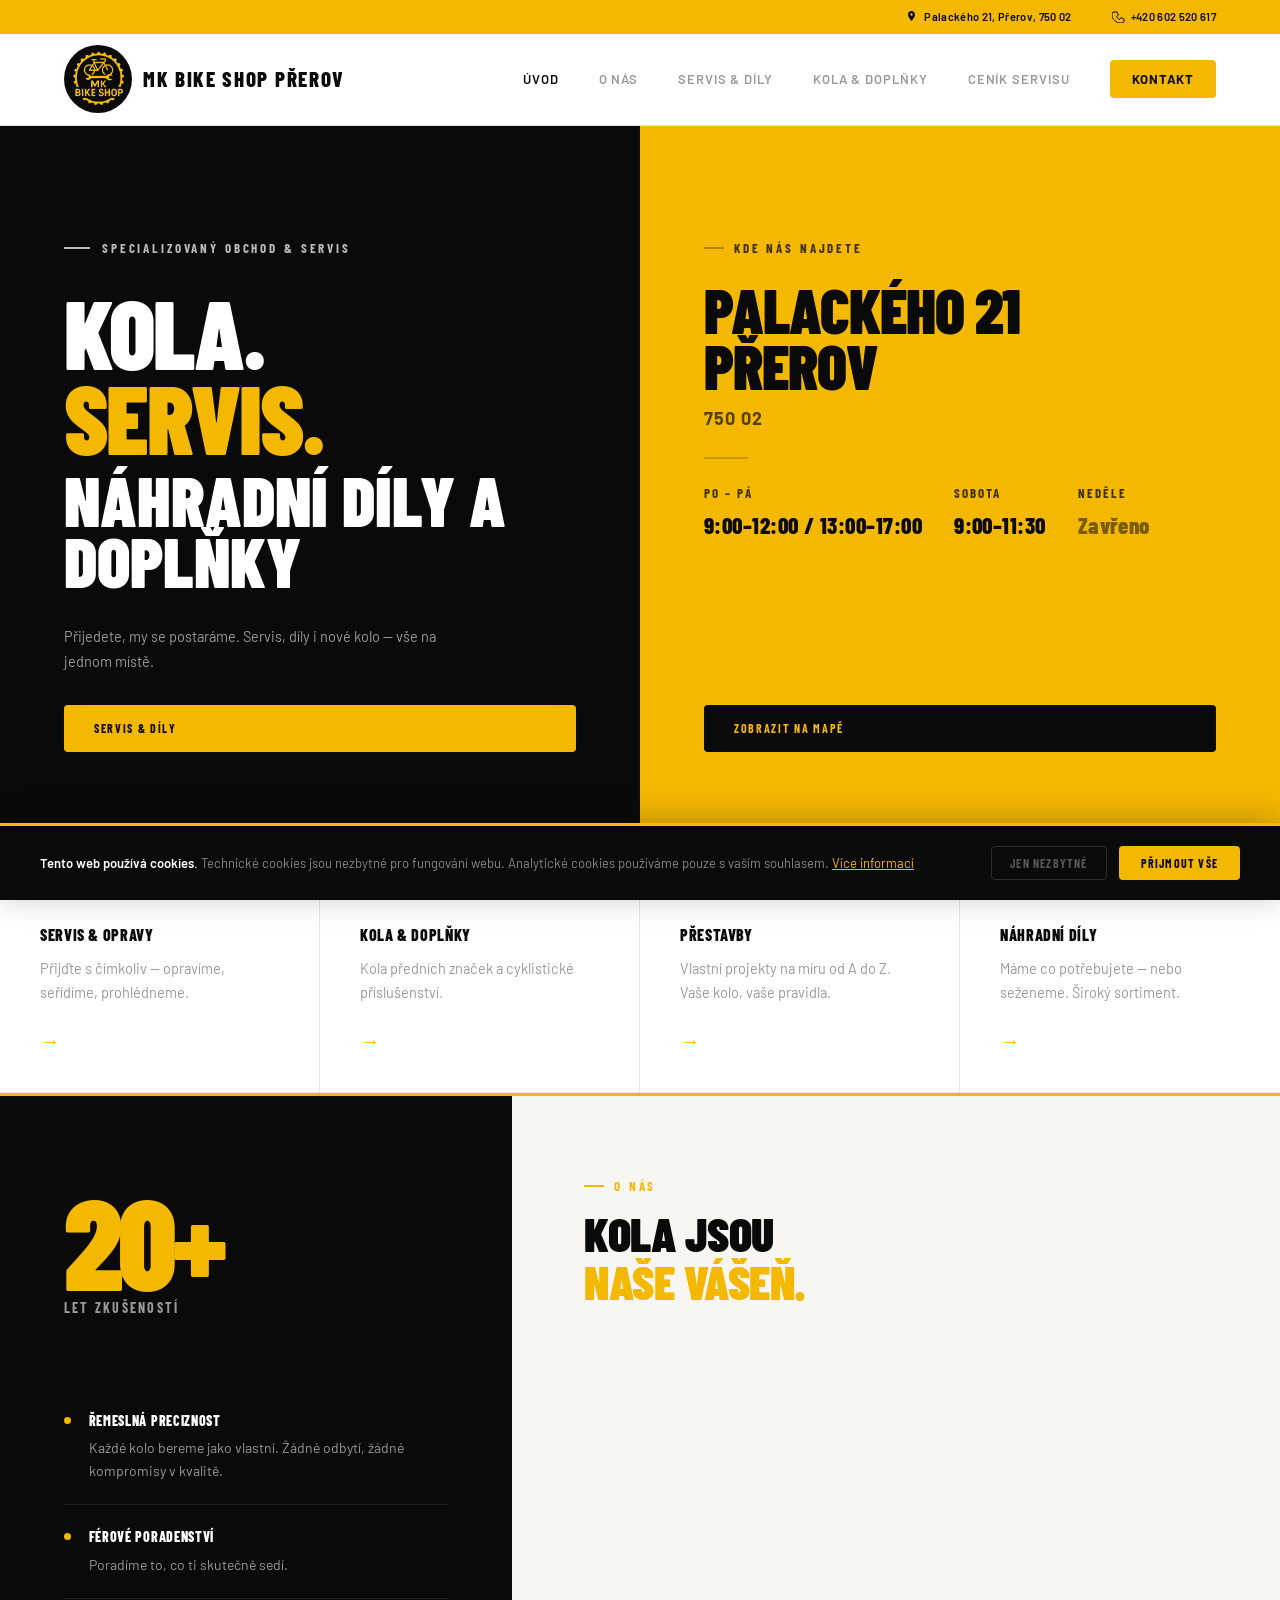
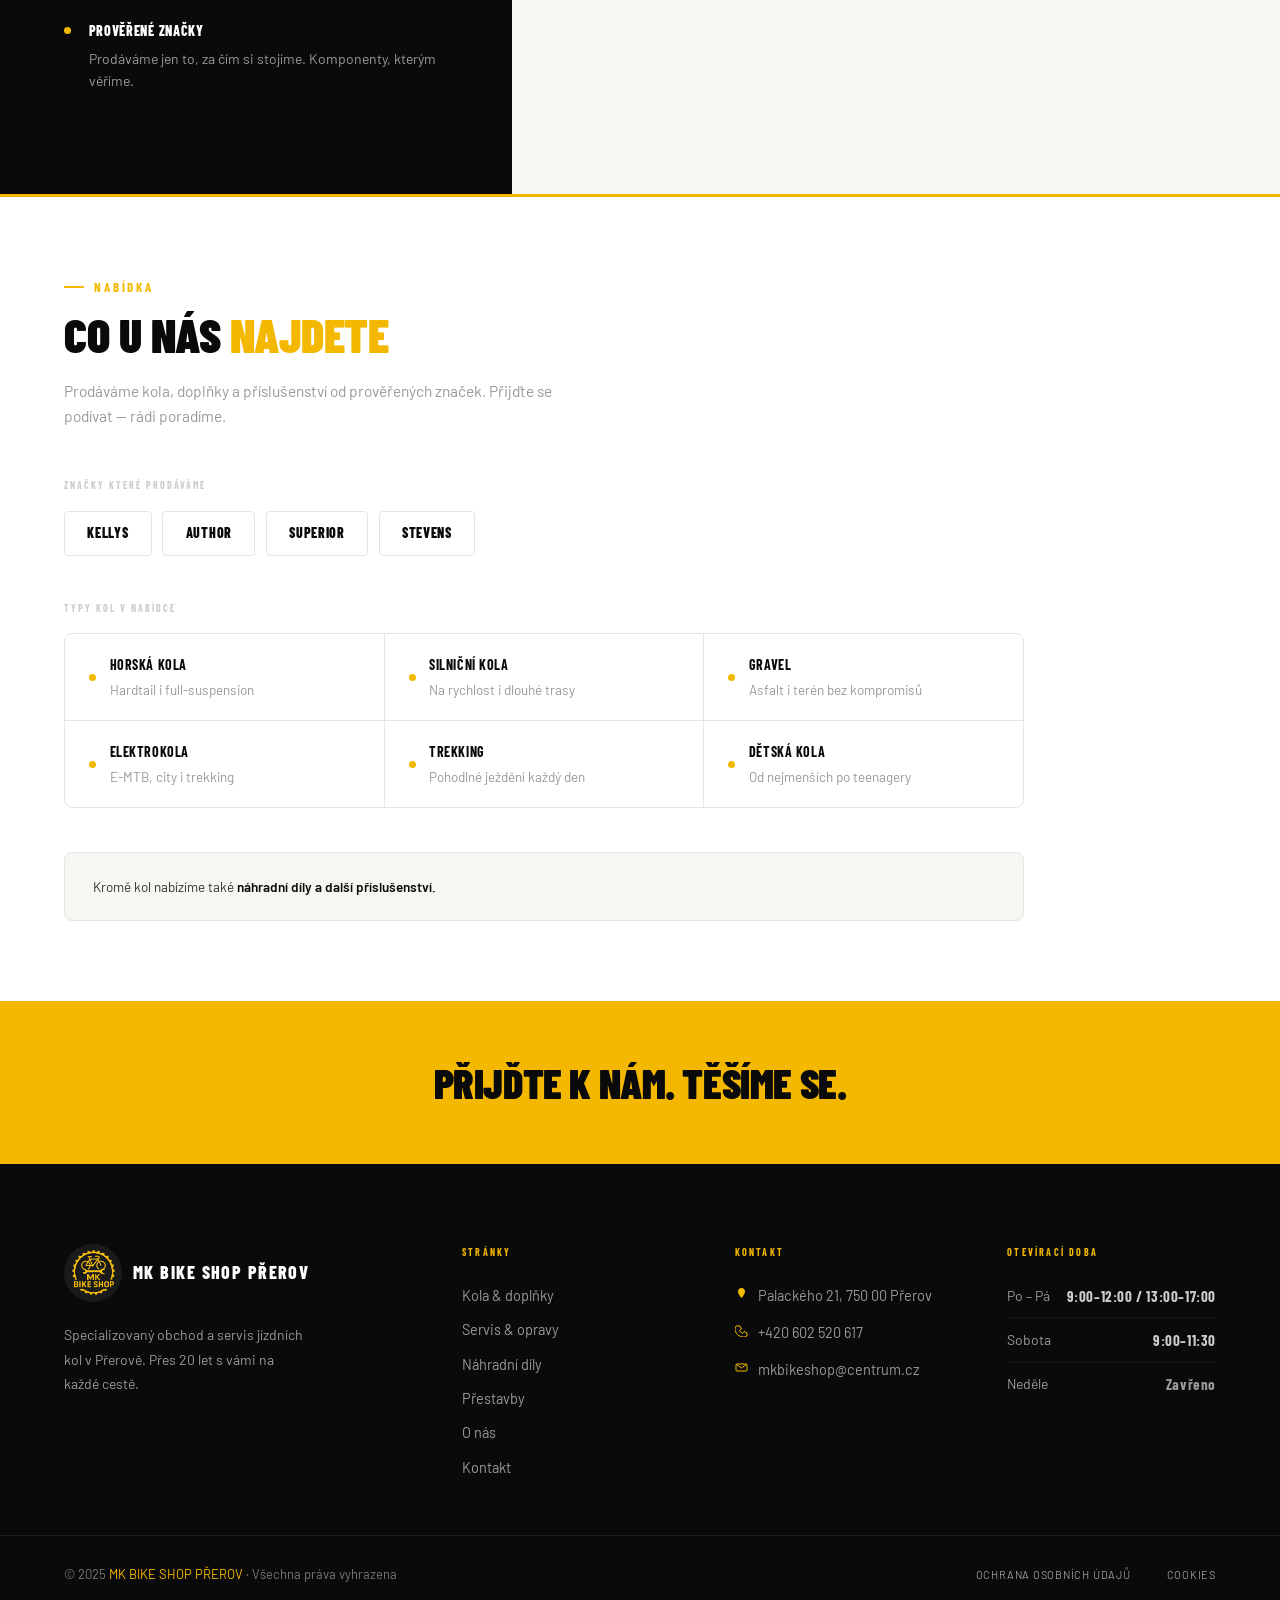
==== commit 5f25e56a: "texty2" ====
--- a/index.html
+++ b/index.html
@@ -350,7 +350,6 @@
             Kromě kol nabízíme také
             <strong>náhradní díly a další příslušenství.</strong>
           </div>
-          <a href="kola.html" class="nabidka__teaser-link">Kola & doplňky →</a>
         </div>
       </div>
     </section>
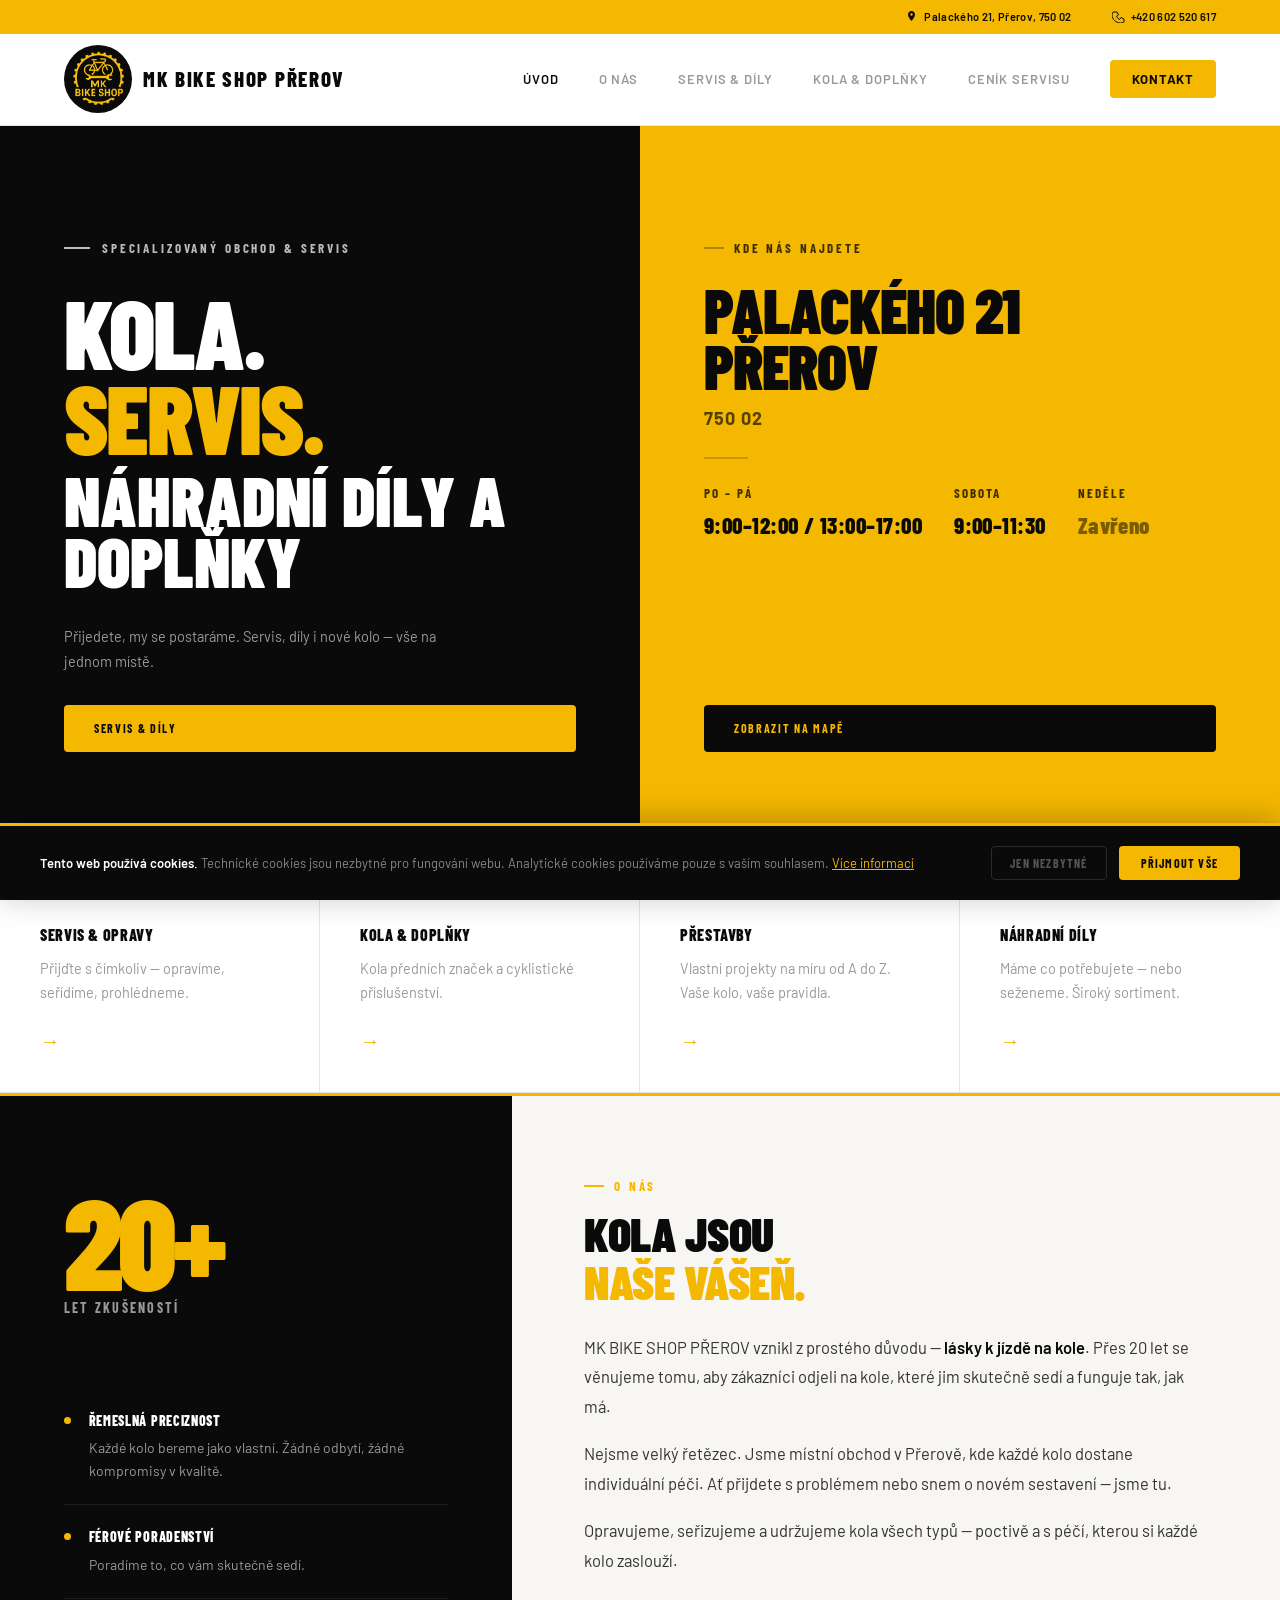
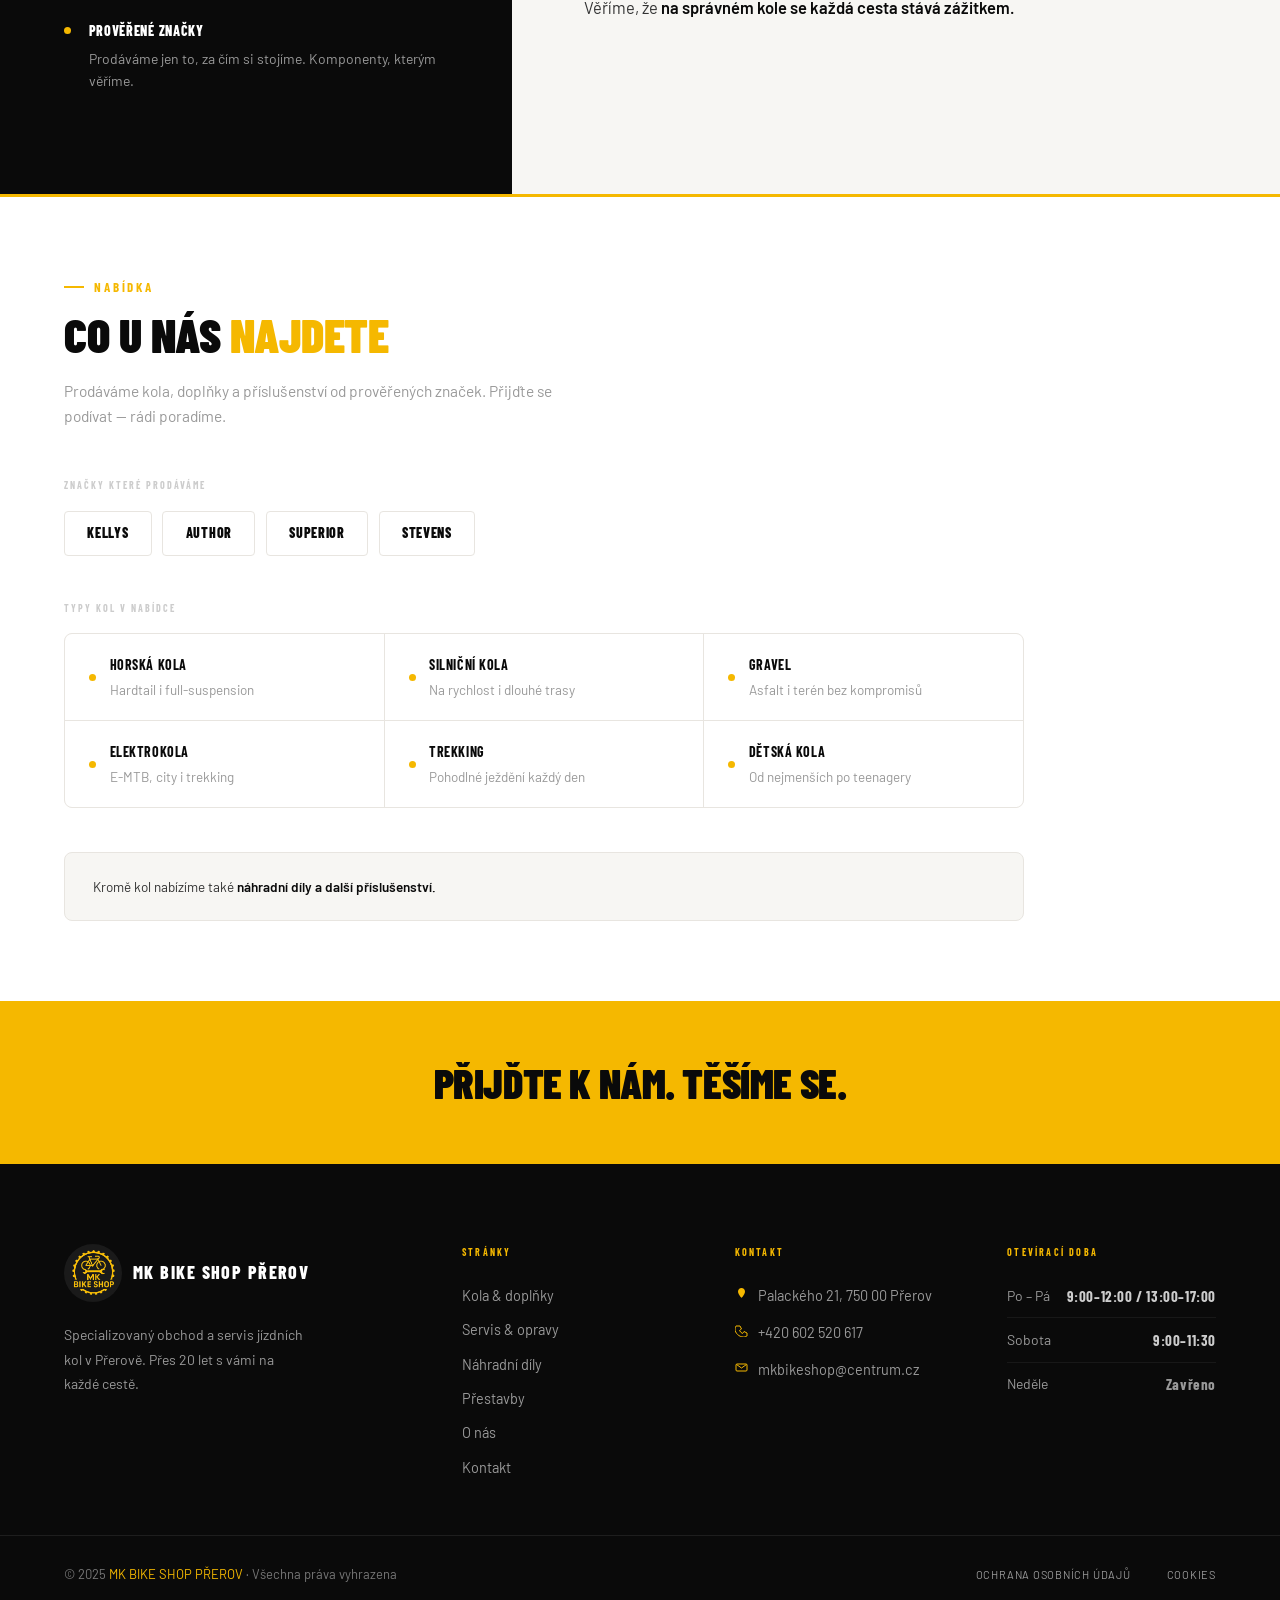
==== commit 9c5a12be: "oprava chyb" ====
--- a/index.html
+++ b/index.html
@@ -223,7 +223,7 @@
             <div>
               <div class="onas__value-title">Férové poradenství</div>
               <div class="onas__value-text">
-                Poradíme to, co ti skutečně sedí.
+                Poradíme to, co vám skutečně sedí.
               </div>
             </div>
           </div>
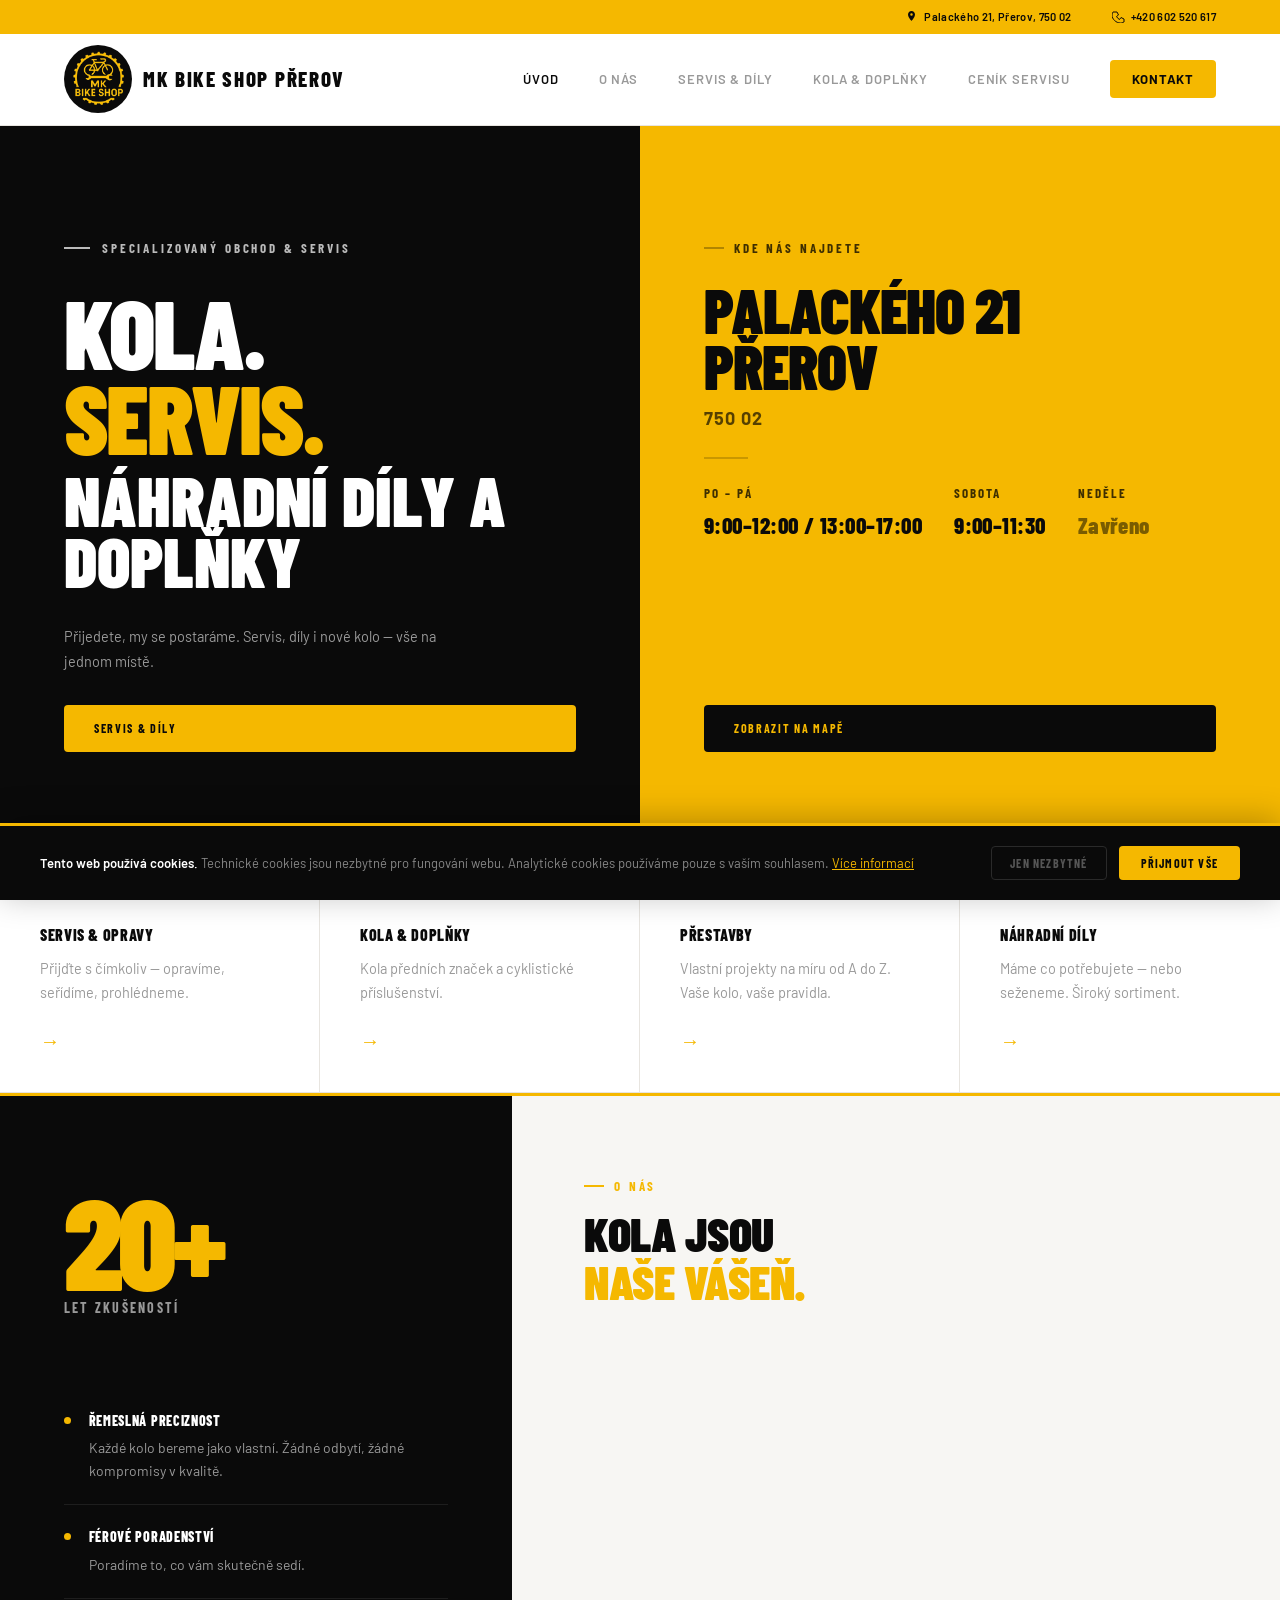
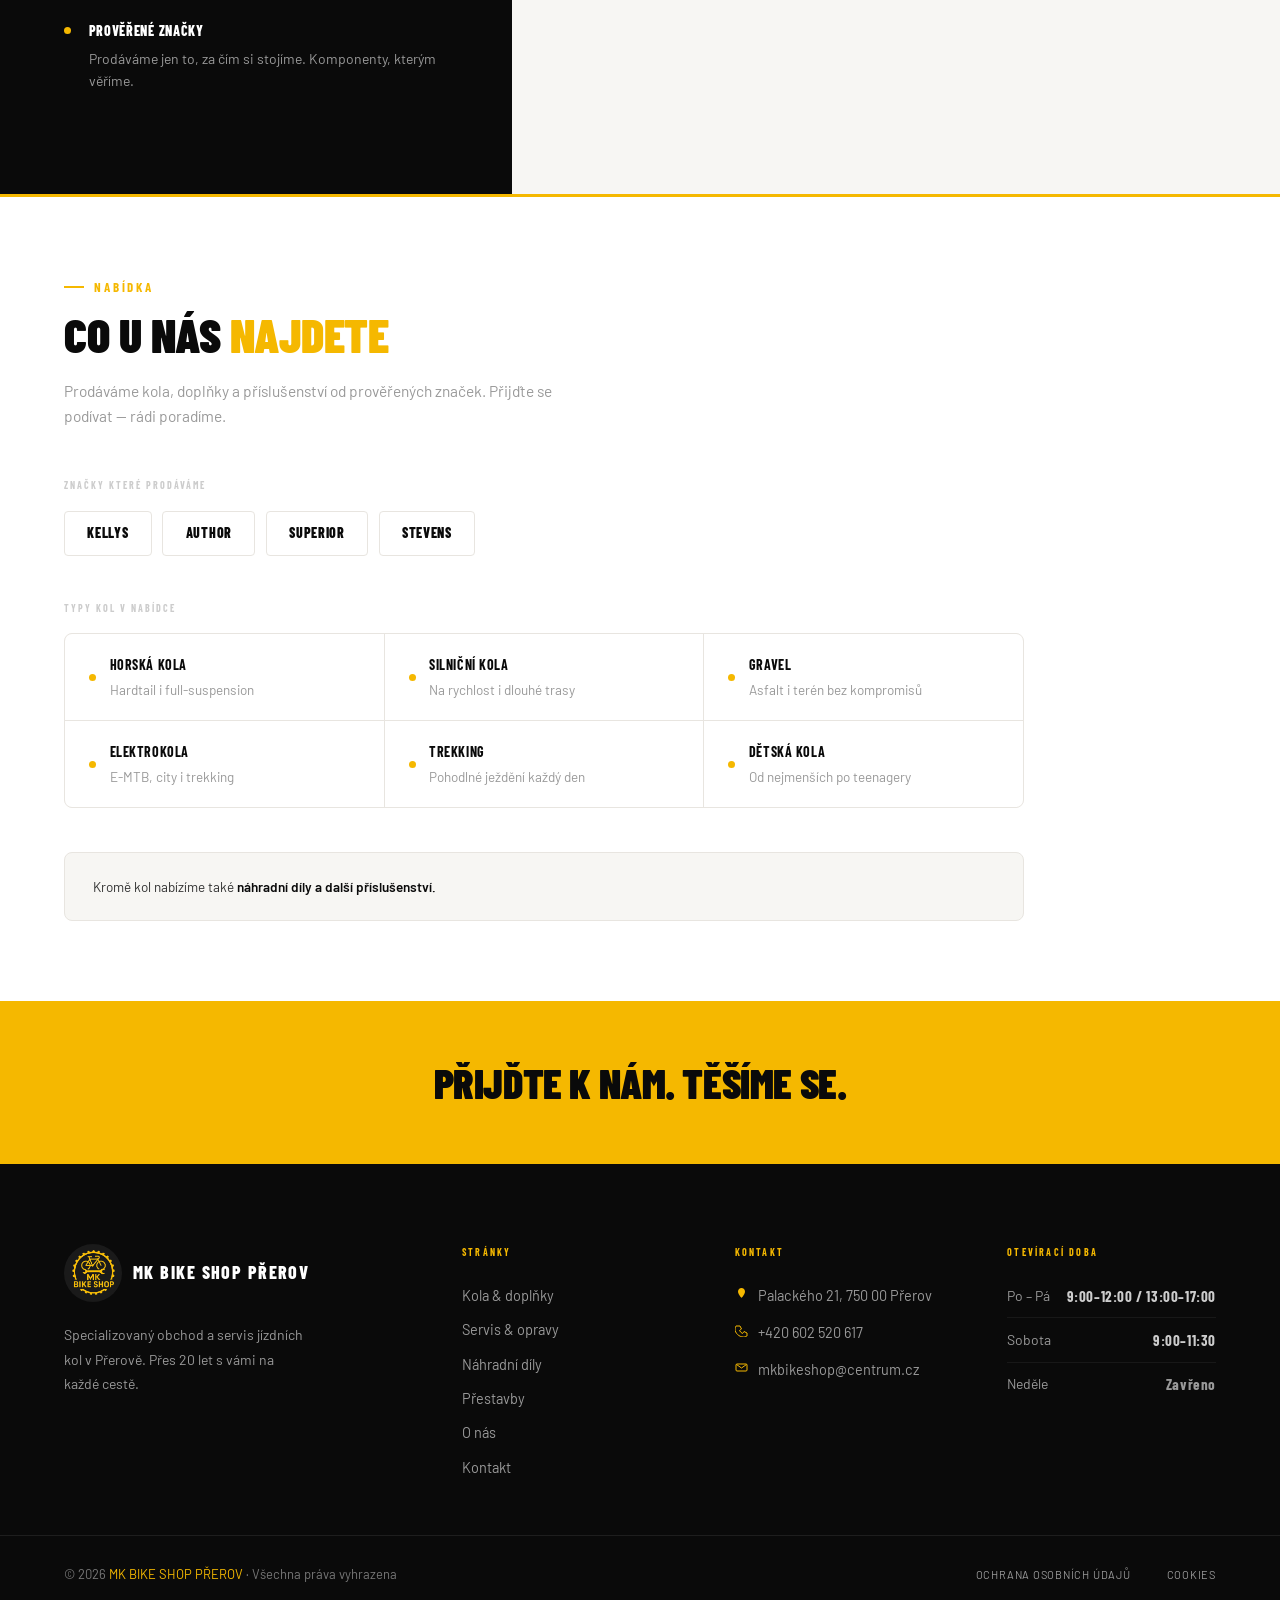
==== commit 1f0bfbd7: "rok" ====
--- a/index.html
+++ b/index.html
@@ -444,7 +444,7 @@
       </div>
       <div class="footer__bottom">
         <span class="footer__copy"
-          >© 2025 <span>MK BIKE SHOP PŘEROV</span> · Všechna práva
+          >© <script>document.write(new Date().getFullYear())</script> <span>MK BIKE SHOP PŘEROV</span> · Všechna práva
           vyhrazena</span
         >
         <div class="footer__bottom-links">
